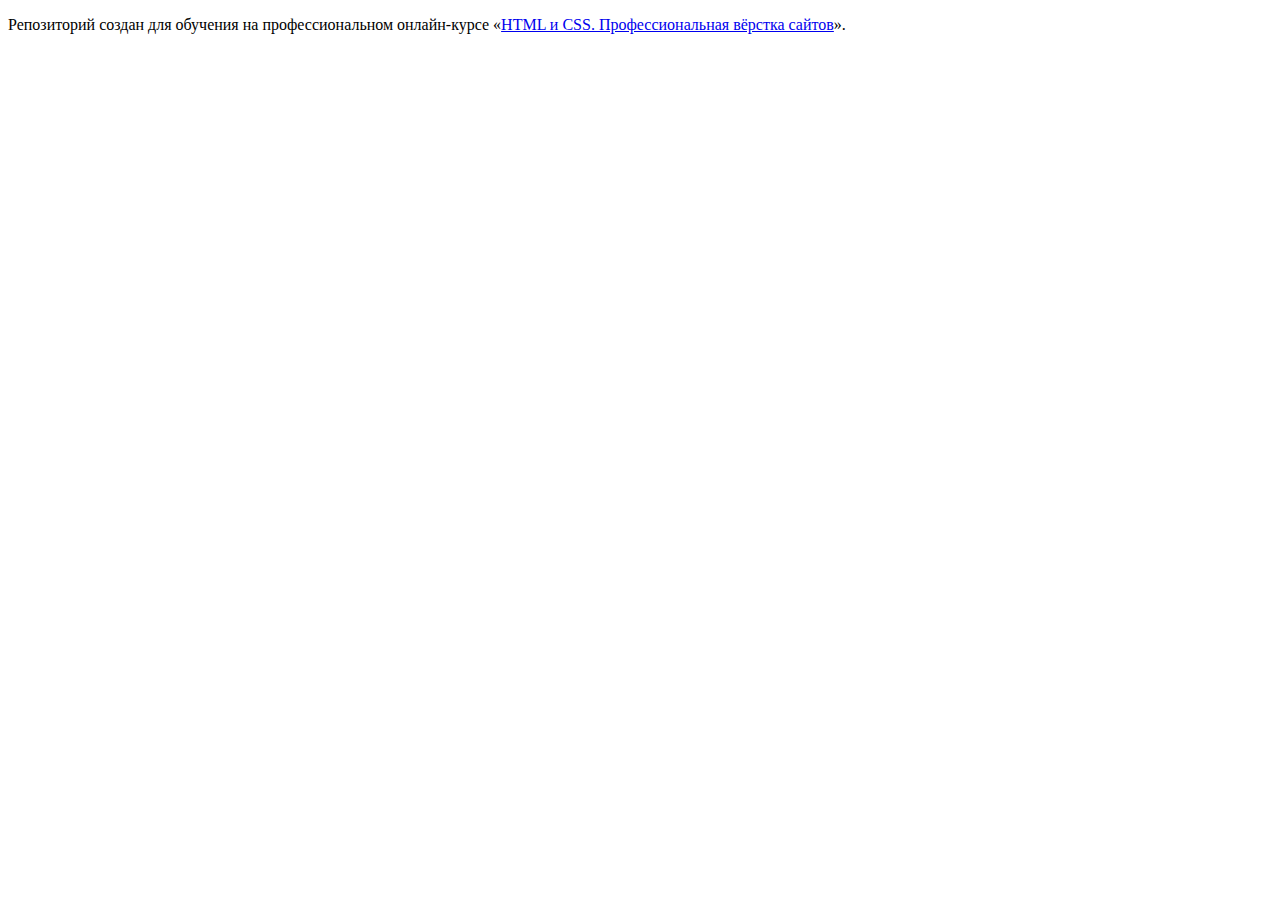
==== index.html @ 9d9918c3 ":hatching_chick:" ====
<!DOCTYPE html>
<html lang="ru">
  <head>
    <meta charset="utf-8">
    <title>HTML Academy: Седона</title>
  </head>
  <body>

    <p>Репозиторий создан для обучения на профессиональном онлайн‑курсе «<a href="https://htmlacademy.ru/intensive/htmlcss">HTML и CSS. Профессиональная вёрстка сайтов</a>».</p>

  </body>
</html>
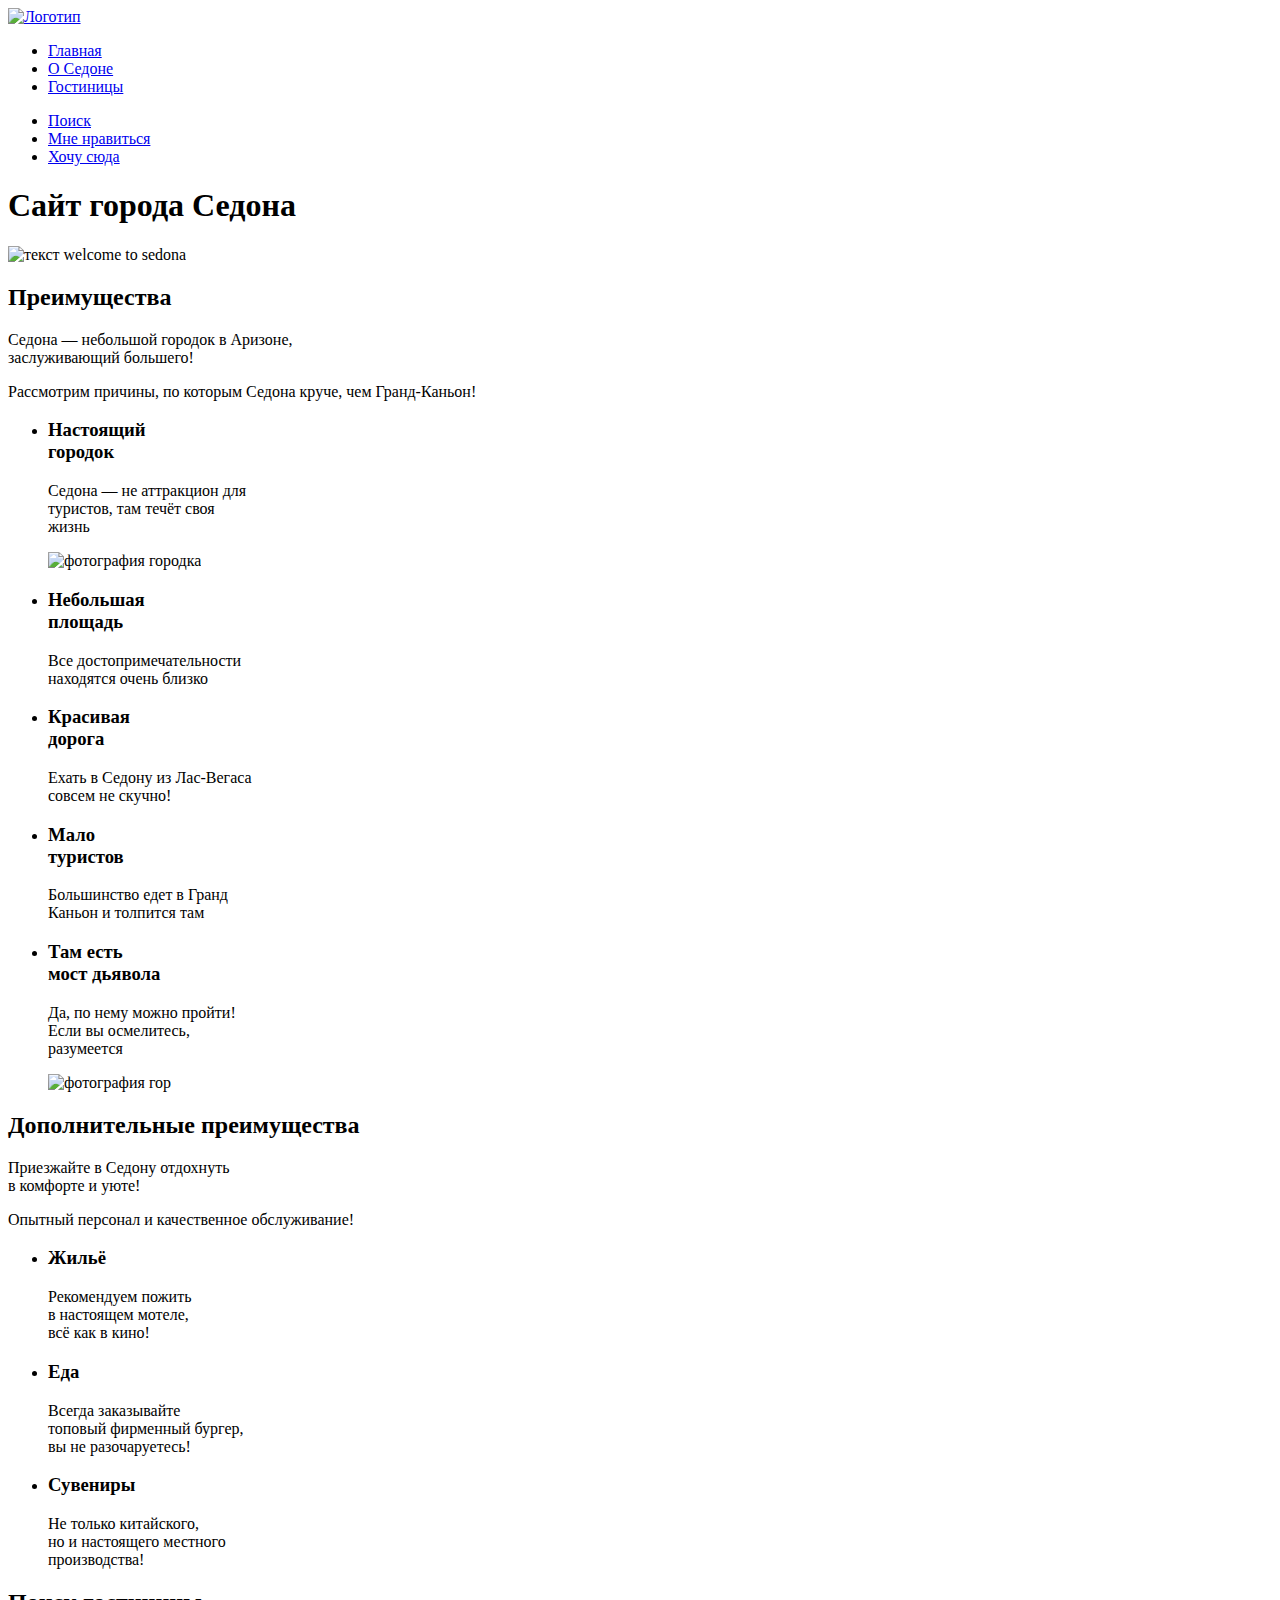
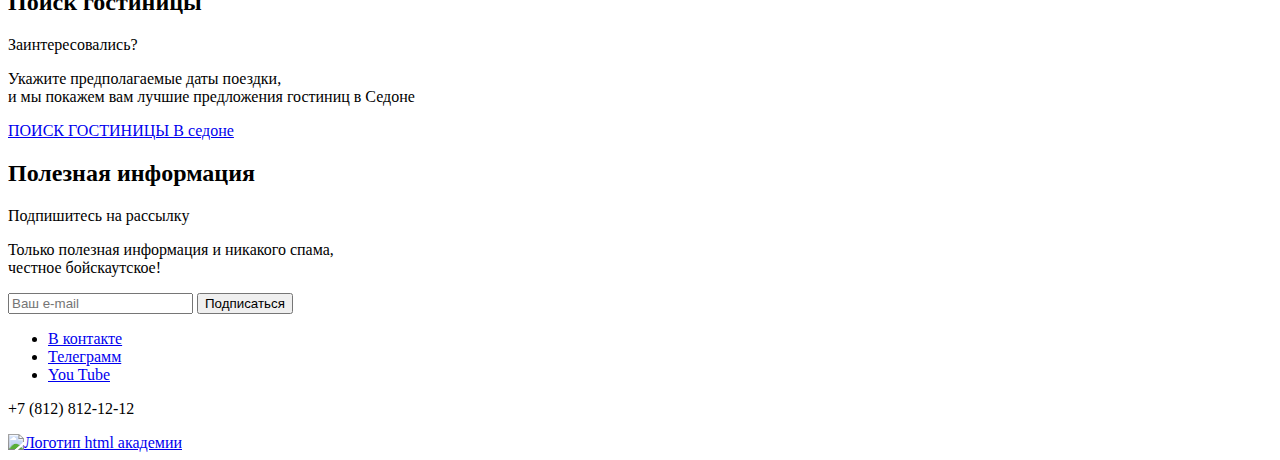
==== commit f64a4196: "Добавляет правки + перенос текста" ====
--- a/index.html
+++ b/index.html
@@ -5,8 +5,129 @@
     <title>HTML Academy: Седона</title>
   </head>
   <body>
-
-    <p>Репозиторий создан для обучения на профессиональном онлайн‑курсе «<a href="https://htmlacademy.ru/intensive/htmlcss">HTML и CSS. Профессиональная вёрстка сайтов</a>».</p>
-
+    <header class="main-header">
+      <a class="header-logo" href="#">
+        <img class="logo" src="#" alt="Логотип">
+      </a>
+      <nav class="navigation">
+        <ul class="navigation-list">
+          <li class="navigation-item">
+            <a class="navigation-link" href="#">Главная</a>
+          </li>
+          <li class="navigation-item">
+            <a class="navigation-link" href="#">О Седоне</a>
+          </li>
+          <li class="navigation-item">
+            <a class="navigation-link" href="#">Гостиницы</a>
+          </li>
+        </ul>
+        <ul class="navigation-user">
+          <li class="navigation-item">
+            <a class="navigation-link" href="#">
+              <span class="visually-hidden">Поиск</span>
+            </a>
+          </li>
+          <li class="navigation-item">
+            <a class="navigation-link" href="#">
+              <span class="visually-hidden">Мне нравиться</span>
+            </a>
+          </li>
+          <li class="navigation-item">
+            <a class="navigation-link" href="#">Хочу сюда</a>
+          </li>
+        </ul>
+      </nav>
+    </header>
+    <main>
+      <section class="hero">
+        <h1 class="visually-hidden">Сайт города Седона</h1>
+        <img class="sedona-img" src="#" alt="текст welcome to sedona">
+      </section>
+      <section class="main-advantages">
+        <h2 class="visually-hidden">Преимущества</h2>
+        <p class="main-title">Седона — небольшой городок в Аризоне, <br> заслуживающий большего!</p>
+        <p class="main-description">Рассмотрим причины, по которым Седона круче, чем Гранд-Каньон!</p>
+        <ul class="advantages-list">
+          <li class="advantages-item">
+            <h3 class="advantages-title">Настоящий <br> городок</h3>
+            <p class="advantages-description">Седона — не аттракцион для <br> туристов, там течёт своя <br> жизнь</p>
+            <img class="advantages-img" src="#" alt="фотография городка">
+          </li>
+          <li class="advantages-item">
+            <h3 class="advantages-title">Небольшая <br> площадь</h3>
+            <p class="advantages-description">Все достопримечательности <br> находятся очень близко</p>
+          </li>
+          <li class="advantages-item">
+            <h3 class="advantages-title">Красивая <br> дорога</h3>
+            <p class="advantages-description">Ехать в Седону из Лас-Вегаса <br> совсем не скучно!</p>
+          </li>
+          <li class="advantages-item">
+            <h3 class="advantages-title">Мало <br> туристов</h3>
+            <p class="advantages-description">Большинство едет в Гранд <br> Каньон и толпится там</p>
+          </li>
+          <li class="advantages-item">
+            <h3 class="advantages-title">Там есть <br> мост дьявола</h3>
+            <p class="advantages-description">Да, по нему можно пройти! <br> Если вы осмелитесь, <br> разумеется</p>
+            <img class="advantages-img" src="#" alt="фотография гор">
+        </ul>
+      </section>
+      <section class="additional-advantages">
+        <h2 class="visually-hidden">Дополнительные преимущества</h2>
+        <p class="additional-title">Приезжайте в Седону отдохнуть <br> в комфорте и уюте!</p>
+        <p class="additional-description">Опытный персонал и качественное обслуживание!</p>
+        <ul>
+          <li class="advantages-item">
+            <h3 class="advantages-title">Жильё</h3>
+            <p class="advantages-description">Рекомендуем пожить <br> в настоящем мотеле, <br> всё как в кино!</p>
+          </li>
+          <li class="advantages-item">
+            <h3 class="advantages-title">Еда</h3>
+            <p class="advantages-description">Всегда заказывайте <br> топовый фирменный бургер, <br> вы не разочаруетесь!</p>
+          </li>
+          <li class="advantages-item">
+            <h3 class="advantages-title">Сувениры</h3>
+            <p class="advantages-description">Не только китайского, <br> но и настоящего местного <br> производства!</p>
+          </li>
+        </ul>
+      </section>
+      <section class="search">
+        <h2 class="visually-hidden">Поиск гостиницы</h2>
+        <p class="search-title">Заинтересовались?</p>
+        <p class="search-description">Укажите предполагаемые даты поездки, <br> и мы покажем вам лучшие предложения гостиниц в Седоне</p>
+        <a class="search-buttom" href="#">ПОИСК ГОСТИНИЦЫ В седоне</a>
+      </section>
+      <section class="subscribe">
+        <h2 class="visually-hidden">Полезная информация</h2>
+        <p class="search-title">Подпишитесь на рассылку</p>
+        <p class="search-title">Только полезная информация и никакого спама, <br> честное бойскаутское!</p>
+        <form class="form-subscribe" action="https://echo.htmlacademy.ru/" method="post">
+          <input type="text" placeholder="Ваш e-mail">
+          <button class="button-subscribe">Подписаться</button>
+        </form>
+      </section>
+    </main>
+    <footer class="main-footer">
+      <ul class="social-media-list">
+        <li class="social-media-item">
+          <a class="social-media-link" href="https://vk.com/htmlacademy.ru">
+            <span class="visually-hidden">В контакте</span>
+          </a>
+        </li>
+        <li class="social-media-item">
+          <a class="social-media-link" href="https://t.me/htmlacademy.ru">
+            <span class="visually-hidden">Телеграмм</span>
+          </a>
+        </li>
+        <li class="social-media-item">
+          <a class="social-media-link" href="https://www.youtube/htmlacademy.ru">
+            <span class="visually-hidden">You Tube</span>
+          </a>
+        </li>
+      </ul>
+      <p class="footer-phone">+7 (812) 812-12-12</p>
+      <a class="footer-logo" href="https://htmlacademy.ru/">
+        <img class="footer-img" src="#" alt="Логотип html академии">
+      </a>
+    </footer>
   </body>
 </html>
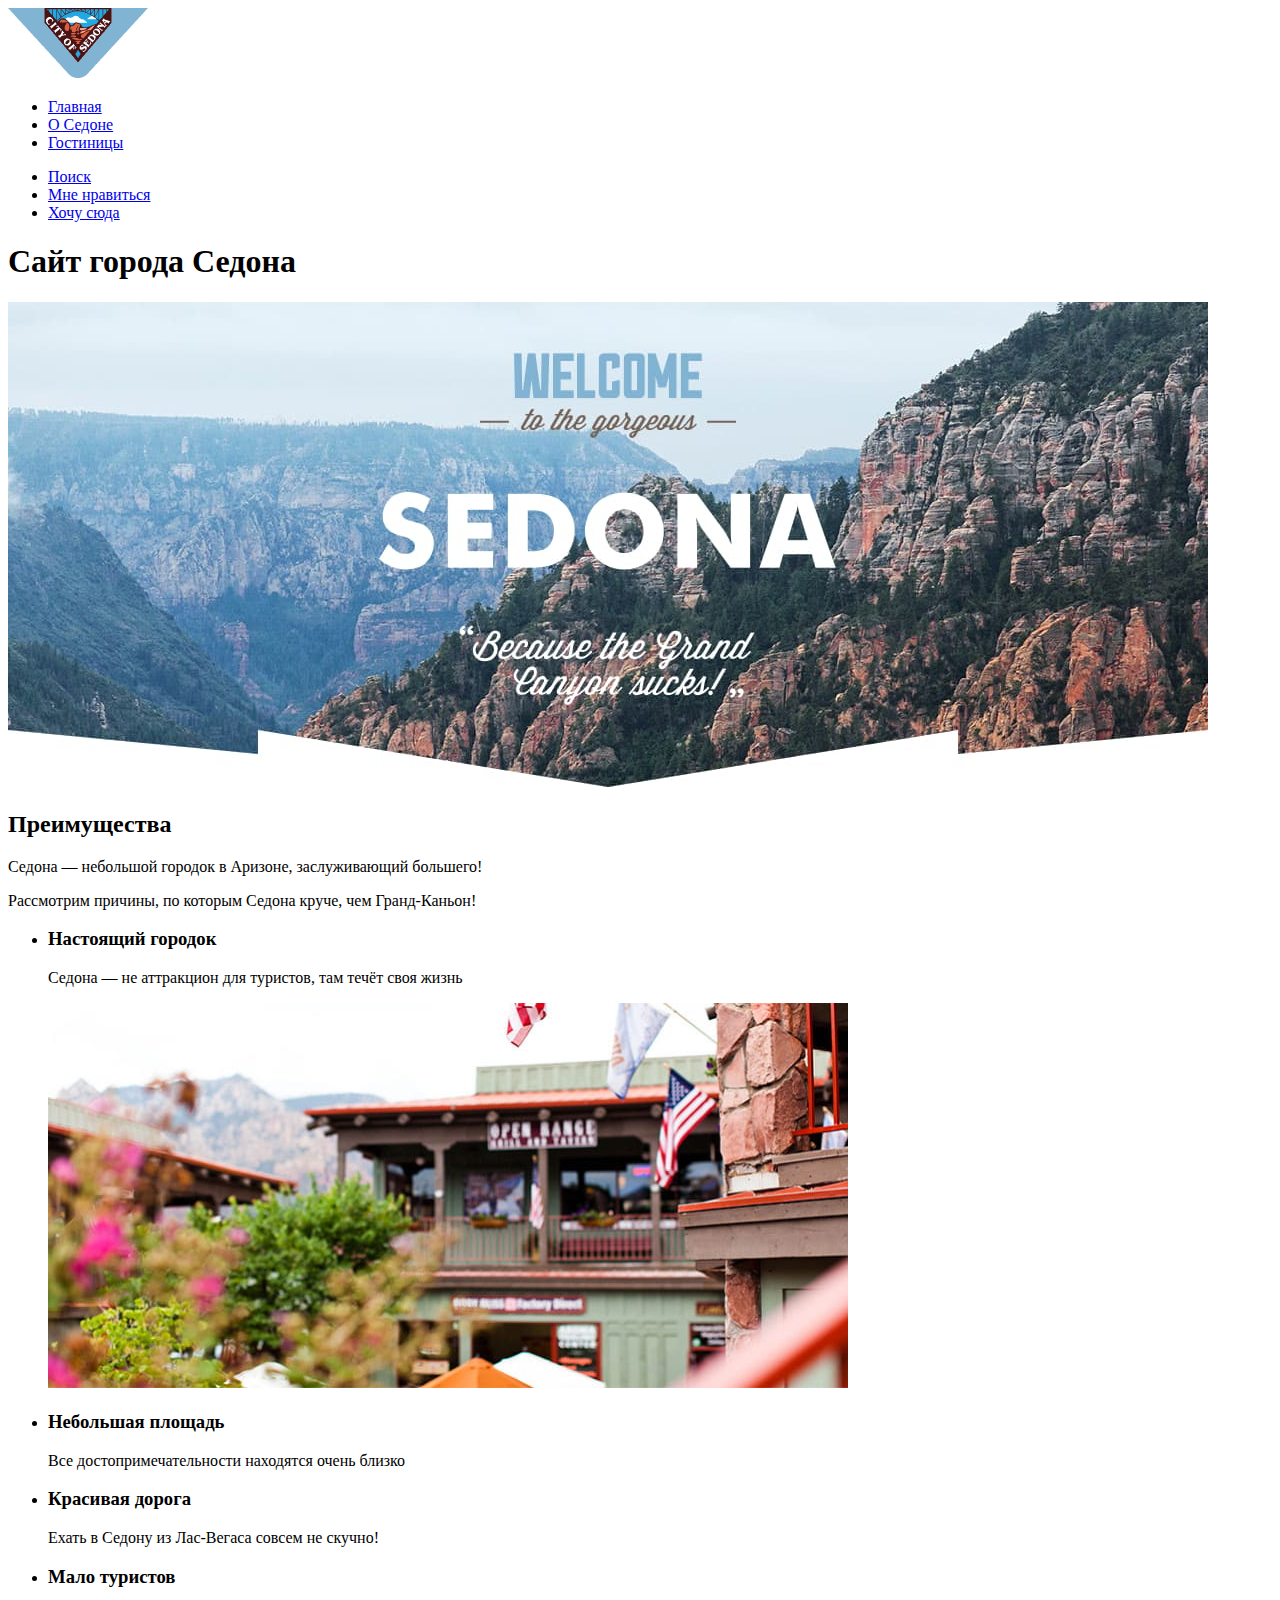
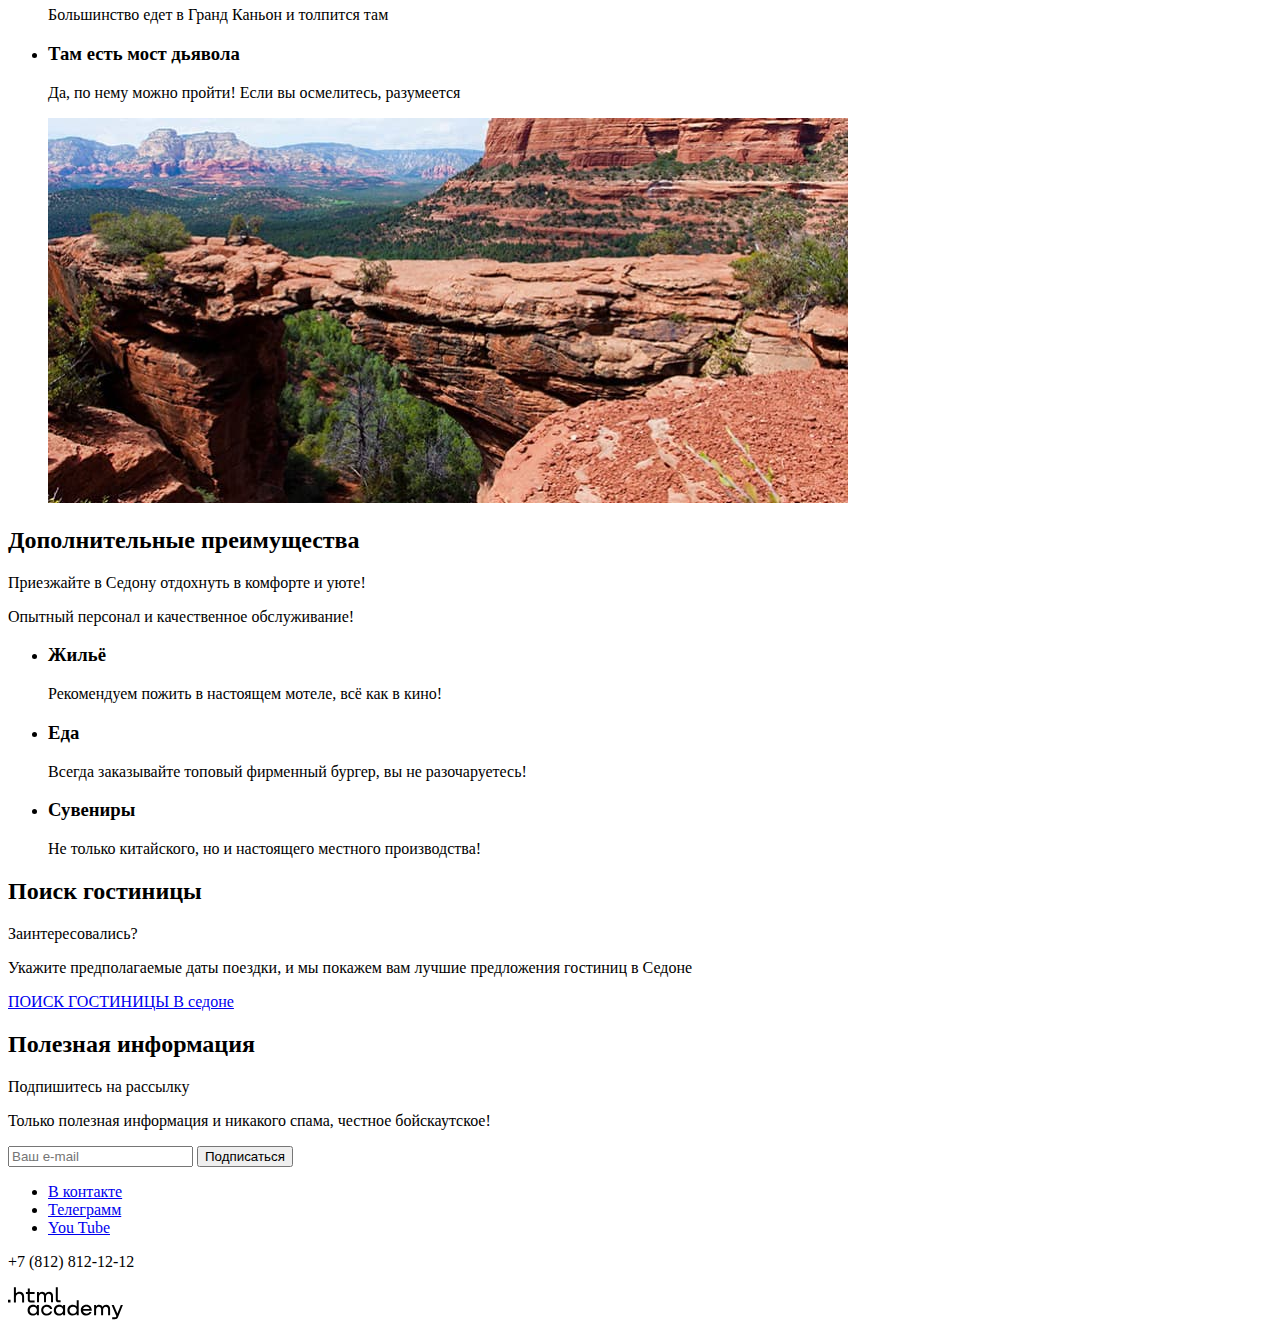
==== commit 2ed7e1f9: "добавляет изображения - перенос текста" ====
--- a/index.html
+++ b/index.html
@@ -7,7 +7,7 @@
   <body>
     <header class="main-header">
       <a class="header-logo" href="#">
-        <img class="logo" src="#" alt="Логотип">
+        <img class="logo" src="images/sedona logo.png" width="140px" height="70px" alt="Логотип">
       </a>
       <nav class="navigation">
         <ul class="navigation-list">
@@ -41,65 +41,65 @@
     <main>
       <section class="hero">
         <h1 class="visually-hidden">Сайт города Седона</h1>
-        <img class="sedona-img" src="#" alt="текст welcome to sedona">
+        <img class="sedona-img" src="images/hero img.jpg" width="1200px" height="485px" alt="текст welcome to sedona">
       </section>
       <section class="main-advantages">
         <h2 class="visually-hidden">Преимущества</h2>
-        <p class="main-title">Седона — небольшой городок в Аризоне, <br> заслуживающий большего!</p>
+        <p class="main-title">Седона — небольшой городок в Аризоне, заслуживающий большего!</p>
         <p class="main-description">Рассмотрим причины, по которым Седона круче, чем Гранд-Каньон!</p>
         <ul class="advantages-list">
           <li class="advantages-item">
-            <h3 class="advantages-title">Настоящий <br> городок</h3>
-            <p class="advantages-description">Седона — не аттракцион для <br> туристов, там течёт своя <br> жизнь</p>
-            <img class="advantages-img" src="#" alt="фотография городка">
+            <h3 class="advantages-title">Настоящий городок</h3>
+            <p class="advantages-description">Седона — не аттракцион для туристов, там течёт своя жизнь</p>
+            <img class="advantages-img" src="images/main-advantages img 1.jpg" width="800px" height="385px" alt="фотография городка">
           </li>
           <li class="advantages-item">
-            <h3 class="advantages-title">Небольшая <br> площадь</h3>
-            <p class="advantages-description">Все достопримечательности <br> находятся очень близко</p>
+            <h3 class="advantages-title">Небольшая площадь</h3>
+            <p class="advantages-description">Все достопримечательности находятся очень близко</p>
           </li>
           <li class="advantages-item">
-            <h3 class="advantages-title">Красивая <br> дорога</h3>
-            <p class="advantages-description">Ехать в Седону из Лас-Вегаса <br> совсем не скучно!</p>
+            <h3 class="advantages-title">Красивая дорога</h3>
+            <p class="advantages-description">Ехать в Седону из Лас-Вегаса совсем не скучно!</p>
           </li>
           <li class="advantages-item">
-            <h3 class="advantages-title">Мало <br> туристов</h3>
-            <p class="advantages-description">Большинство едет в Гранд <br> Каньон и толпится там</p>
+            <h3 class="advantages-title">Мало туристов</h3>
+            <p class="advantages-description">Большинство едет в Гранд Каньон и толпится там</p>
           </li>
           <li class="advantages-item">
-            <h3 class="advantages-title">Там есть <br> мост дьявола</h3>
-            <p class="advantages-description">Да, по нему можно пройти! <br> Если вы осмелитесь, <br> разумеется</p>
-            <img class="advantages-img" src="#" alt="фотография гор">
+            <h3 class="advantages-title">Там есть мост дьявола</h3>
+            <p class="advantages-description">Да, по нему можно пройти! Если вы осмелитесь, разумеется</p>
+            <img class="advantages-img" src="images/main-advantages img 2.jpg" width="800px" height="385px" alt="фотография гор">
         </ul>
       </section>
       <section class="additional-advantages">
         <h2 class="visually-hidden">Дополнительные преимущества</h2>
-        <p class="additional-title">Приезжайте в Седону отдохнуть <br> в комфорте и уюте!</p>
+        <p class="additional-title">Приезжайте в Седону отдохнуть в комфорте и уюте!</p>
         <p class="additional-description">Опытный персонал и качественное обслуживание!</p>
         <ul>
           <li class="advantages-item">
             <h3 class="advantages-title">Жильё</h3>
-            <p class="advantages-description">Рекомендуем пожить <br> в настоящем мотеле, <br> всё как в кино!</p>
+            <p class="advantages-description">Рекомендуем пожить в настоящем мотеле, всё как в кино!</p>
           </li>
           <li class="advantages-item">
             <h3 class="advantages-title">Еда</h3>
-            <p class="advantages-description">Всегда заказывайте <br> топовый фирменный бургер, <br> вы не разочаруетесь!</p>
+            <p class="advantages-description">Всегда заказывайте топовый фирменный бургер, вы не разочаруетесь!</p>
           </li>
           <li class="advantages-item">
             <h3 class="advantages-title">Сувениры</h3>
-            <p class="advantages-description">Не только китайского, <br> но и настоящего местного <br> производства!</p>
+            <p class="advantages-description">Не только китайского, но и настоящего местного производства!</p>
           </li>
         </ul>
       </section>
       <section class="search">
         <h2 class="visually-hidden">Поиск гостиницы</h2>
         <p class="search-title">Заинтересовались?</p>
-        <p class="search-description">Укажите предполагаемые даты поездки, <br> и мы покажем вам лучшие предложения гостиниц в Седоне</p>
+        <p class="search-description">Укажите предполагаемые даты поездки, и мы покажем вам лучшие предложения гостиниц в Седоне</p>
         <a class="search-buttom" href="#">ПОИСК ГОСТИНИЦЫ В седоне</a>
       </section>
       <section class="subscribe">
         <h2 class="visually-hidden">Полезная информация</h2>
         <p class="search-title">Подпишитесь на рассылку</p>
-        <p class="search-title">Только полезная информация и никакого спама, <br> честное бойскаутское!</p>
+        <p class="search-title">Только полезная информация и никакого спама, честное бойскаутское!</p>
         <form class="form-subscribe" action="https://echo.htmlacademy.ru/" method="post">
           <input type="text" placeholder="Ваш e-mail">
           <button class="button-subscribe">Подписаться</button>
@@ -126,7 +126,7 @@
       </ul>
       <p class="footer-phone">+7 (812) 812-12-12</p>
       <a class="footer-logo" href="https://htmlacademy.ru/">
-        <img class="footer-img" src="#" alt="Логотип html академии">
+        <img class="footer-img" src="images/HTML Academy logo.svg" width="115px" height="33px" alt="Логотип html академии">
       </a>
     </footer>
   </body>
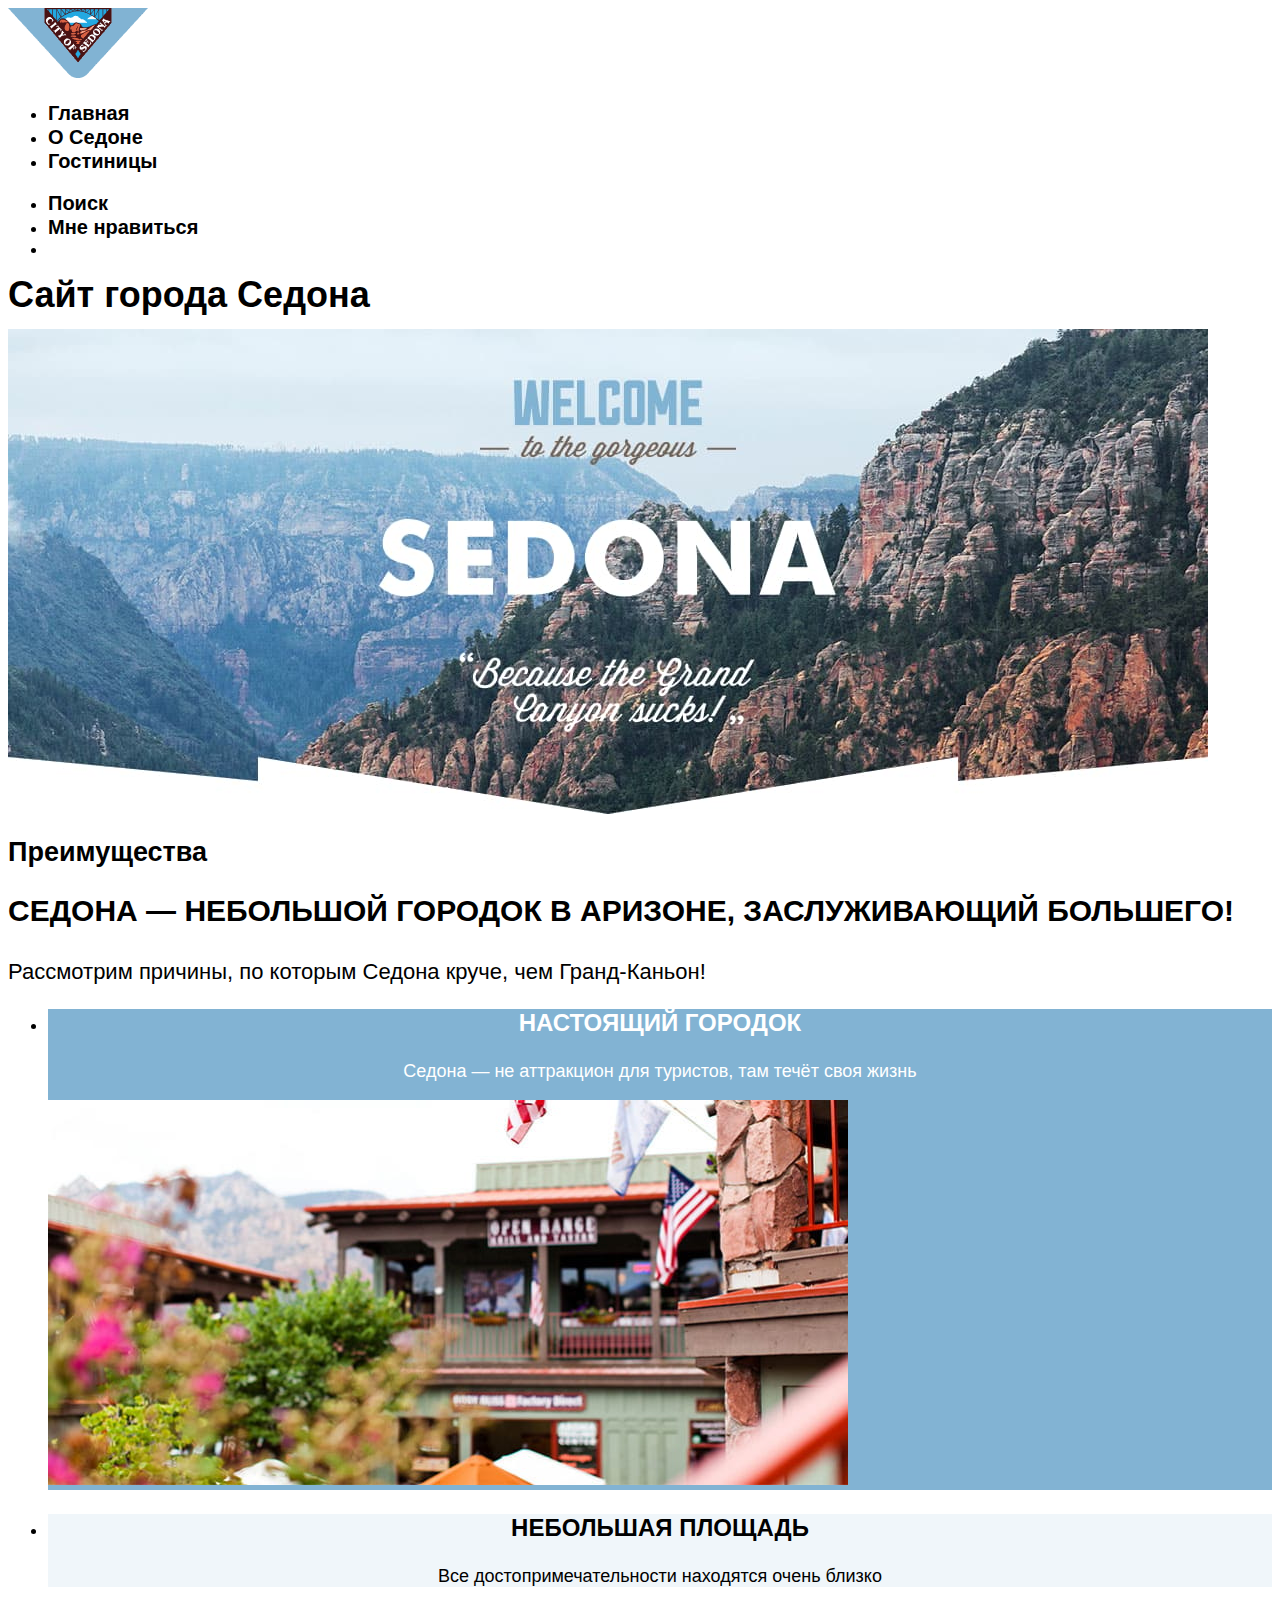
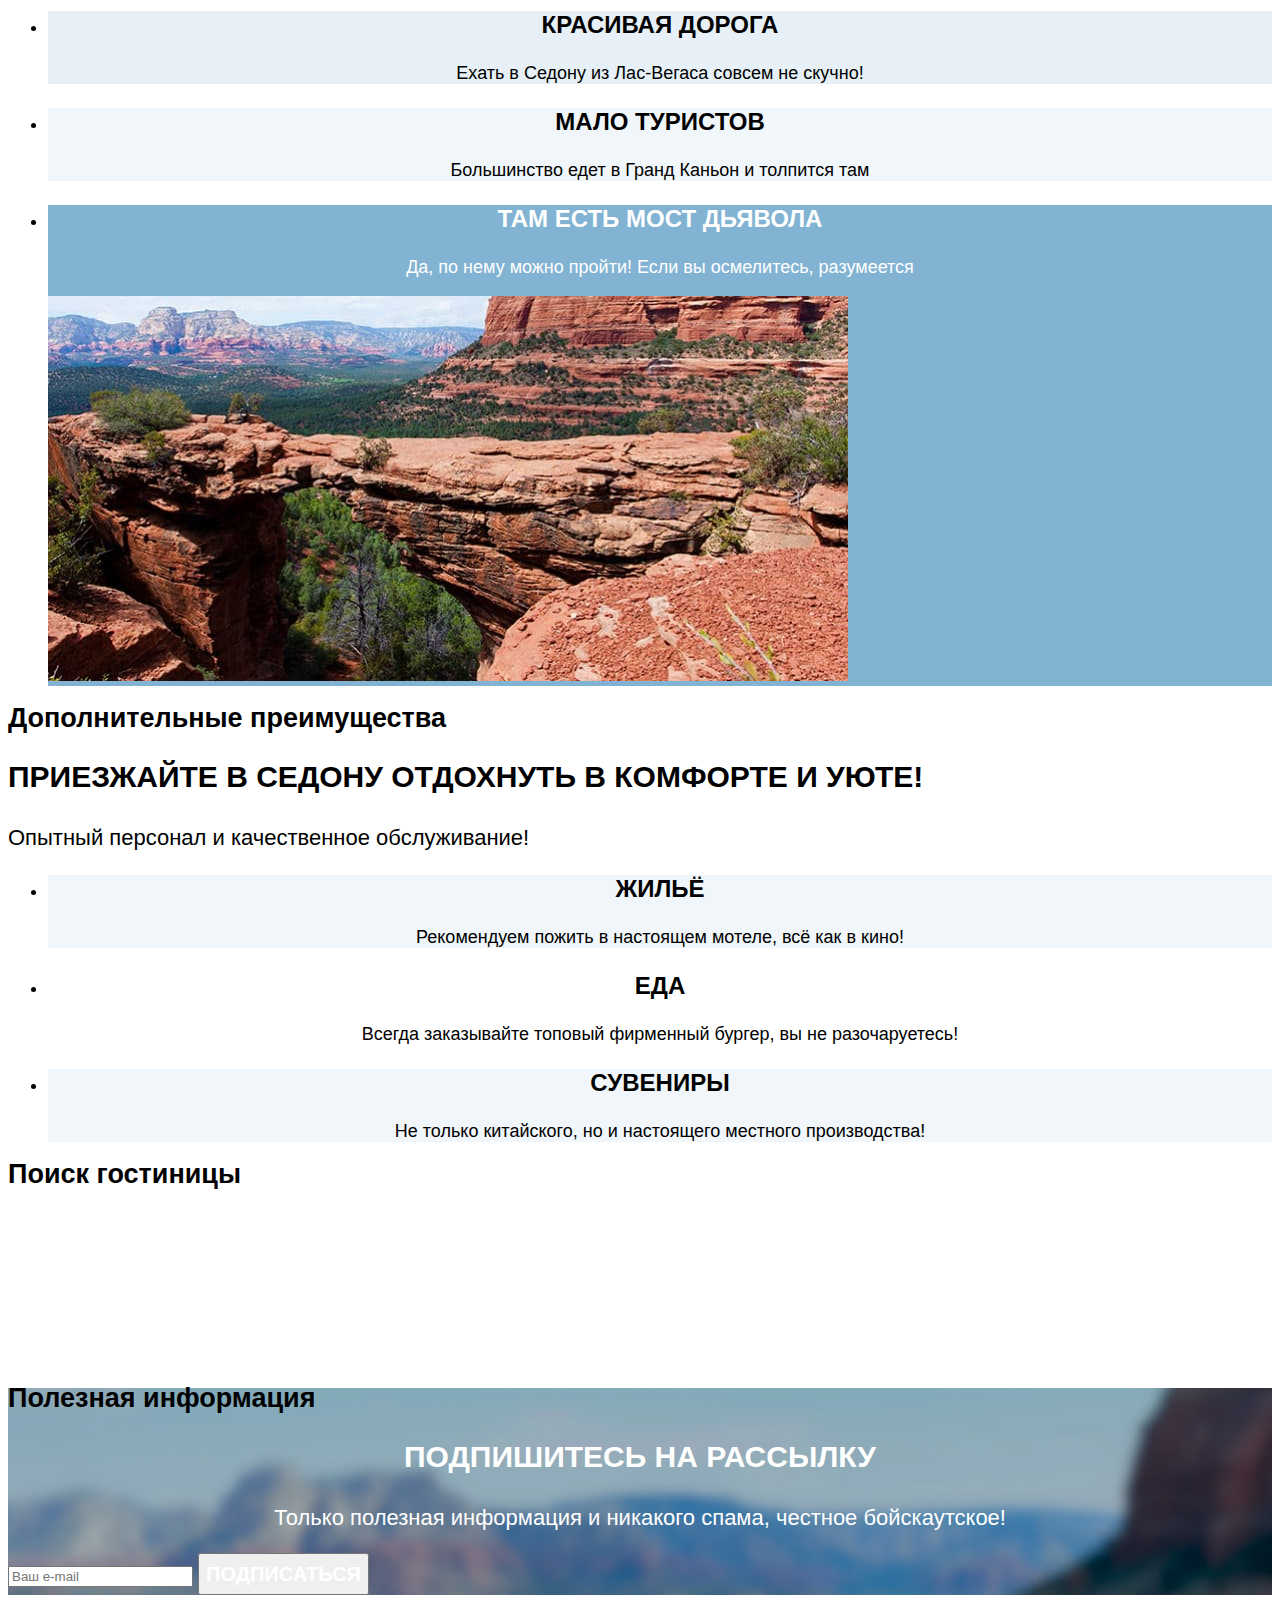
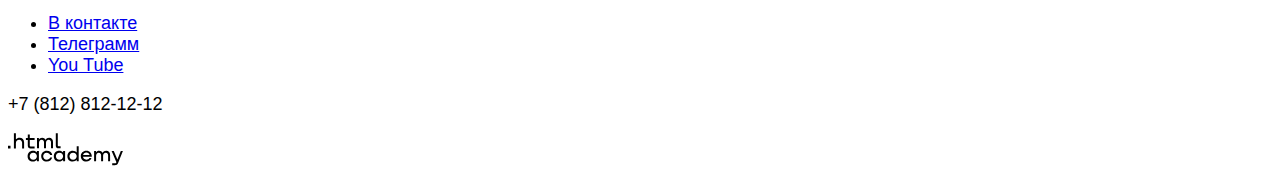
==== commit c78bf4d0: "Merge pull request #4 from Dmitry-Nazarenko/master" ====
--- a/index.html
+++ b/index.html
@@ -3,11 +3,12 @@
   <head>
     <meta charset="utf-8">
     <title>HTML Academy: Седона</title>
+    <link rel="stylesheet" href="styles/styles.css">
   </head>
   <body>
     <header class="main-header">
       <a class="header-logo" href="#">
-        <img class="logo" src="images/sedona logo.png" width="140px" height="70px" alt="Логотип">
+        <img class="logo" src="images/sedona-logo.png" width="140px" height="70px" alt="Логотип">
       </a>
       <nav class="navigation">
         <ul class="navigation-list">
@@ -33,7 +34,7 @@
             </a>
           </li>
           <li class="navigation-item">
-            <a class="navigation-link" href="#">Хочу сюда</a>
+            <a class="navigation-link-white" href="#">Хочу сюда</a>
           </li>
         </ul>
       </nav>
@@ -41,23 +42,23 @@
     <main>
       <section class="hero">
         <h1 class="visually-hidden">Сайт города Седона</h1>
-        <img class="sedona-img" src="images/hero img.jpg" width="1200px" height="485px" alt="текст welcome to sedona">
+        <img class="sedona-img" src="images/hero-img.jpg" width="1200px" height="485px" alt="текст welcome to sedona">
       </section>
       <section class="main-advantages">
         <h2 class="visually-hidden">Преимущества</h2>
         <p class="main-title">Седона — небольшой городок в Аризоне, заслуживающий большего!</p>
         <p class="main-description">Рассмотрим причины, по которым Седона круче, чем Гранд-Каньон!</p>
         <ul class="advantages-list">
-          <li class="advantages-item">
-            <h3 class="advantages-title">Настоящий городок</h3>
-            <p class="advantages-description">Седона — не аттракцион для туристов, там течёт своя жизнь</p>
-            <img class="advantages-img" src="images/main-advantages img 1.jpg" width="800px" height="385px" alt="фотография городка">
+          <li class="advantages-item-blue">
+            <h3 class="advantages-title-white">Настоящий городок</h3>
+            <p class="advantages-description-white">Седона — не аттракцион для туристов, там течёт своя жизнь</p>
+            <img class="advantages-img" src="images/main-advantages-img-1.jpg" width="800px" height="385px" alt="фотография городка">
           </li>
           <li class="advantages-item">
             <h3 class="advantages-title">Небольшая площадь</h3>
             <p class="advantages-description">Все достопримечательности находятся очень близко</p>
           </li>
-          <li class="advantages-item">
+          <li class="advantages-item-grey">
             <h3 class="advantages-title">Красивая дорога</h3>
             <p class="advantages-description">Ехать в Седону из Лас-Вегаса совсем не скучно!</p>
           </li>
@@ -65,10 +66,10 @@
             <h3 class="advantages-title">Мало туристов</h3>
             <p class="advantages-description">Большинство едет в Гранд Каньон и толпится там</p>
           </li>
-          <li class="advantages-item">
-            <h3 class="advantages-title">Там есть мост дьявола</h3>
-            <p class="advantages-description">Да, по нему можно пройти! Если вы осмелитесь, разумеется</p>
-            <img class="advantages-img" src="images/main-advantages img 2.jpg" width="800px" height="385px" alt="фотография гор">
+          <li class="advantages-item-blue">
+            <h3 class="advantages-title-white">Там есть мост дьявола</h3>
+            <p class="advantages-description-white">Да, по нему можно пройти! Если вы осмелитесь, разумеется</p>
+            <img class="advantages-img" src="images/main-advantages-img-2.jpg" width="800px" height="385px" alt="фотография гор">
         </ul>
       </section>
       <section class="additional-advantages">
@@ -80,7 +81,7 @@
             <h3 class="advantages-title">Жильё</h3>
             <p class="advantages-description">Рекомендуем пожить в настоящем мотеле, всё как в кино!</p>
           </li>
-          <li class="advantages-item">
+          <li class="advantages-item-white">
             <h3 class="advantages-title">Еда</h3>
             <p class="advantages-description">Всегда заказывайте топовый фирменный бургер, вы не разочаруетесь!</p>
           </li>
@@ -99,7 +100,7 @@
       <section class="subscribe">
         <h2 class="visually-hidden">Полезная информация</h2>
         <p class="search-title">Подпишитесь на рассылку</p>
-        <p class="search-title">Только полезная информация и никакого спама, честное бойскаутское!</p>
+        <p class="search-description">Только полезная информация и никакого спама, честное бойскаутское!</p>
         <form class="form-subscribe" action="https://echo.htmlacademy.ru/" method="post">
           <input type="text" placeholder="Ваш e-mail">
           <button class="button-subscribe">Подписаться</button>
@@ -126,7 +127,7 @@
       </ul>
       <p class="footer-phone">+7 (812) 812-12-12</p>
       <a class="footer-logo" href="https://htmlacademy.ru/">
-        <img class="footer-img" src="images/HTML Academy logo.svg" width="115px" height="33px" alt="Логотип html академии">
+        <img class="footer-img" src="images/html-academy-logo.svg" width="115px" height="33px" alt="Логотип html академии">
       </a>
     </footer>
   </body>
--- a/styles/styles.css
+++ b/styles/styles.css
@@ -0,0 +1,175 @@
+@font-face {
+    font-family: "PT Sans";
+    font-style: normal;
+    font-weight: 400;
+    src: url("fonts/ptsans-400.woff2") format("woff2");
+    font-display: swap;
+}
+
+@font-face {
+    font-family: "PT Sans";
+    font-style: normal;
+    font-weight: 700;
+    src: url("fonts/ptsans-700.woff2") format("woff2");
+    font-display: swap;
+}
+
+body {
+    font-family: "PT Sans", sans-serif;
+    font-size: 18px;
+    line-height: 21px;
+    color: #000000;
+    background-color: #FFFFFF;
+}
+
+.navigation-link {
+    font-size: 20px;
+    line-height: 24px;
+    font-weight: 700;
+    color: #000000;
+    text-decoration: none;
+    text-align: center;
+}
+
+.navigation-link-white {
+    font-size: 16px;
+    line-height: 20px;
+    font-weight: 700;
+    text-transform: uppercase;
+    color: #FFFFFF;
+    text-decoration: none;
+}
+
+.main-title {
+    font-size: 30px;
+    line-height: 36px;
+    font-weight: 700;
+    text-transform: uppercase;
+}
+
+.main-description {
+    font-size: 22px;
+    line-height: 26px;
+    font-weight: 400;
+}
+
+.advantages-item-blue {
+    background-color: #82B3D3;
+}
+
+.advantages-item-grey {
+    background-color: rgba(131, 179, 211, 0.2)
+}
+
+.advantages-item {
+    background-color: rgba(131, 179, 211, 0.12)
+}
+
+.advantages-title-white {
+    font-size: 24px;
+    line-height: 28px;
+    font-weight: 700;
+    text-transform: uppercase;
+    text-align: center;
+    color: #FFFFFF;
+}
+
+.advantages-description-white {
+    font-weight: 400;
+    text-align: center;
+    color: #FFFFFF;
+    background-color: #82B3D3;
+}
+
+.advantages-item-white {
+    background-color: #FFFFFF
+}
+
+.advantages-title {
+    font-size: 24px;
+    line-height: 28px;
+    font-weight: 700;
+    text-transform: uppercase;
+    text-align: center;
+}
+
+.advantages-description {
+    font-weight: 400;
+    text-align: center;
+}
+
+.additional-title {
+    font-size: 30px;
+    line-height: 36px;
+    font-weight: 700;
+    text-transform: uppercase;
+}
+
+.additional-description {
+    font-size: 22px;
+    line-height: 26px;
+    font-weight: 400;
+}
+
+.search-title {
+    font-size: 30px;
+    line-height: 36px;
+    font-weight: 700;
+}
+
+.search-description {
+    font-size: 22px;
+    line-height: 26px;
+    font-weight: 400;
+}
+
+.search-buttom {
+    font-size: 20px;
+    line-height: 36px;
+    font-weight: 700;
+    text-transform: uppercase;
+    text-align: center;
+    color: #FFFFFF;
+}
+
+.search-title {
+    font-size: 30px;
+    line-height: 36px;
+    font-weight: 700;
+    text-transform: uppercase;
+    text-align: center;
+    color: #FFFFFF;
+}
+
+.search-description {
+    font-size: 22px;
+    line-height: 26px;
+    font-weight: 400;
+    text-align: center;
+    color: #FFFFFF;
+}
+
+.form-subscribe {
+    font-family: "PT Sans", sans-serif;
+    line-height: 24px;
+    font-weight: 400;
+    text-transform: uppercase;
+    color: #000000;
+}
+
+.button-subscribe {
+    font-size: 20px;
+    line-height: 36px;
+    font-weight: 700;
+    text-transform: uppercase;
+    text-align: center;
+    color: #FFFFFF;
+    }
+
+.subscribe {
+    color: black;
+    background-color: white;
+    background-image: url("../images/subscribe-img.jpg");
+    background-size: 100% auto;
+    background-repeat: no-repeat;
+}
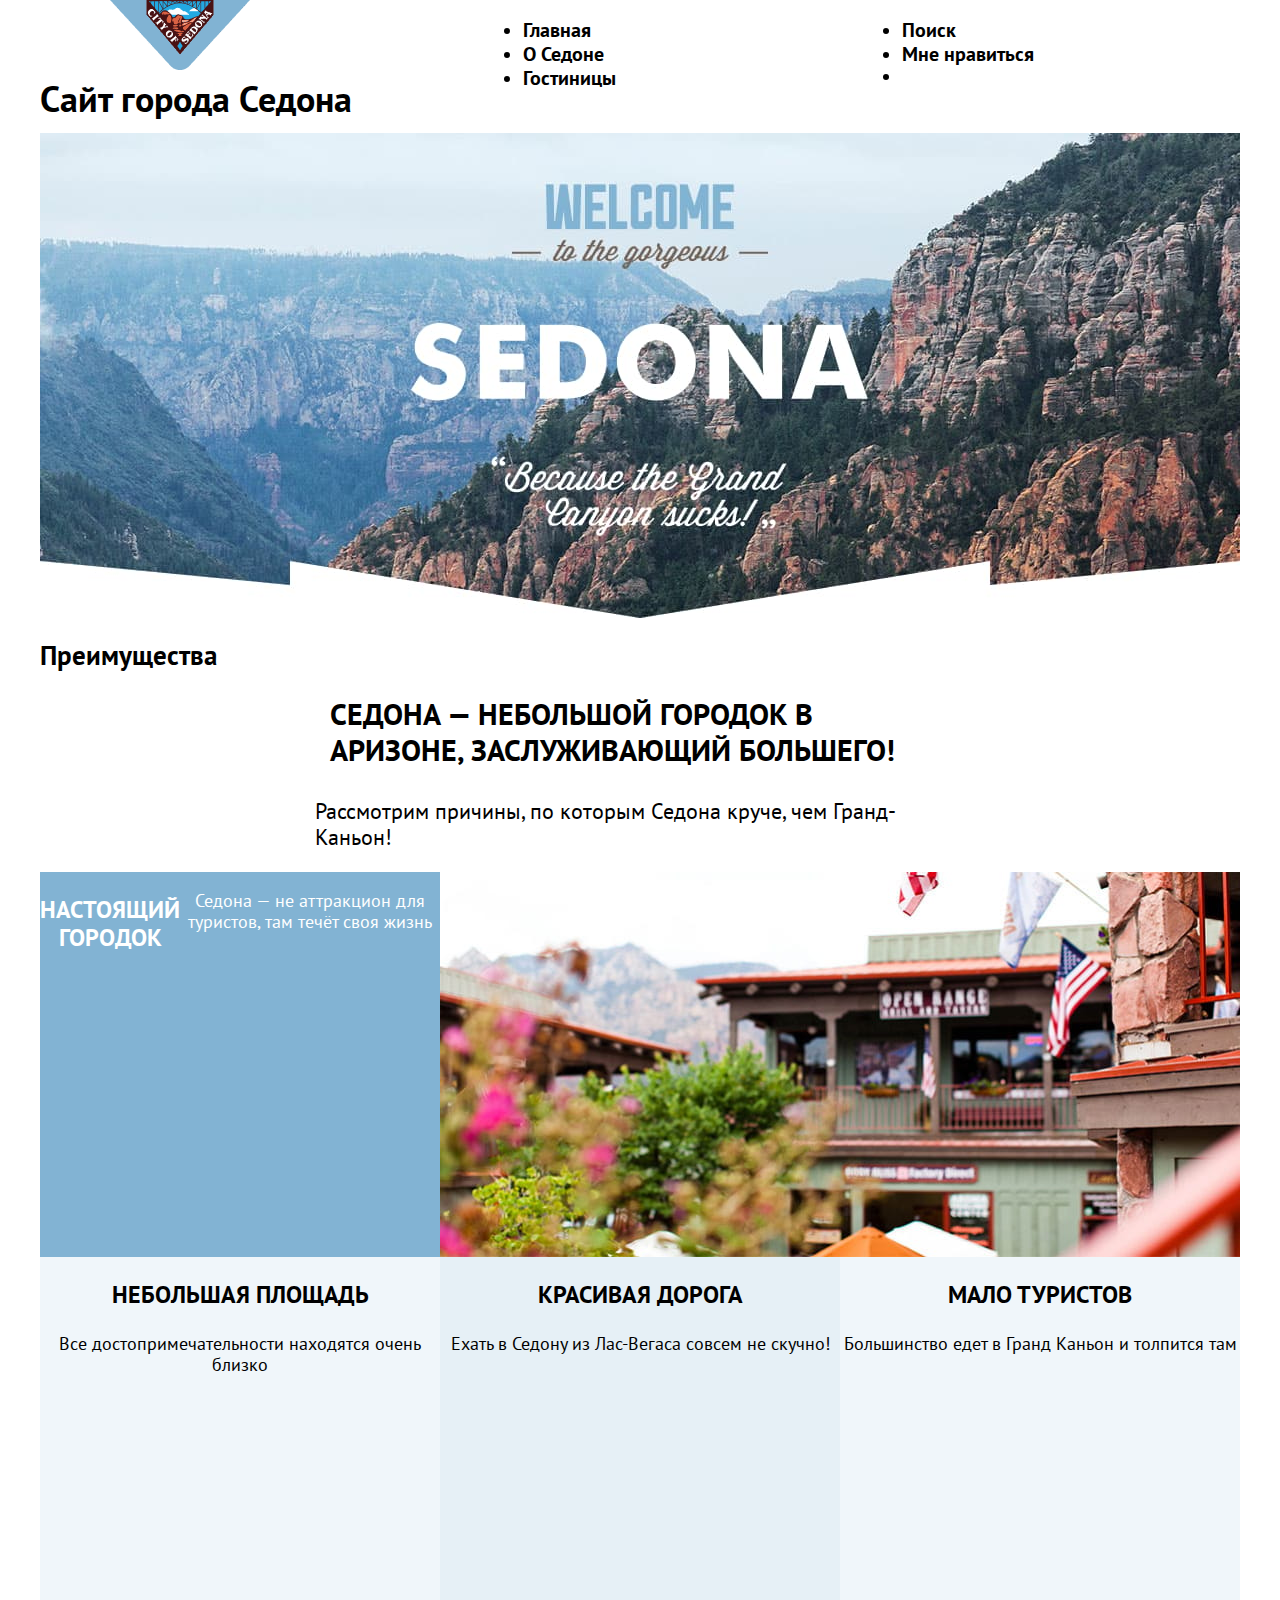
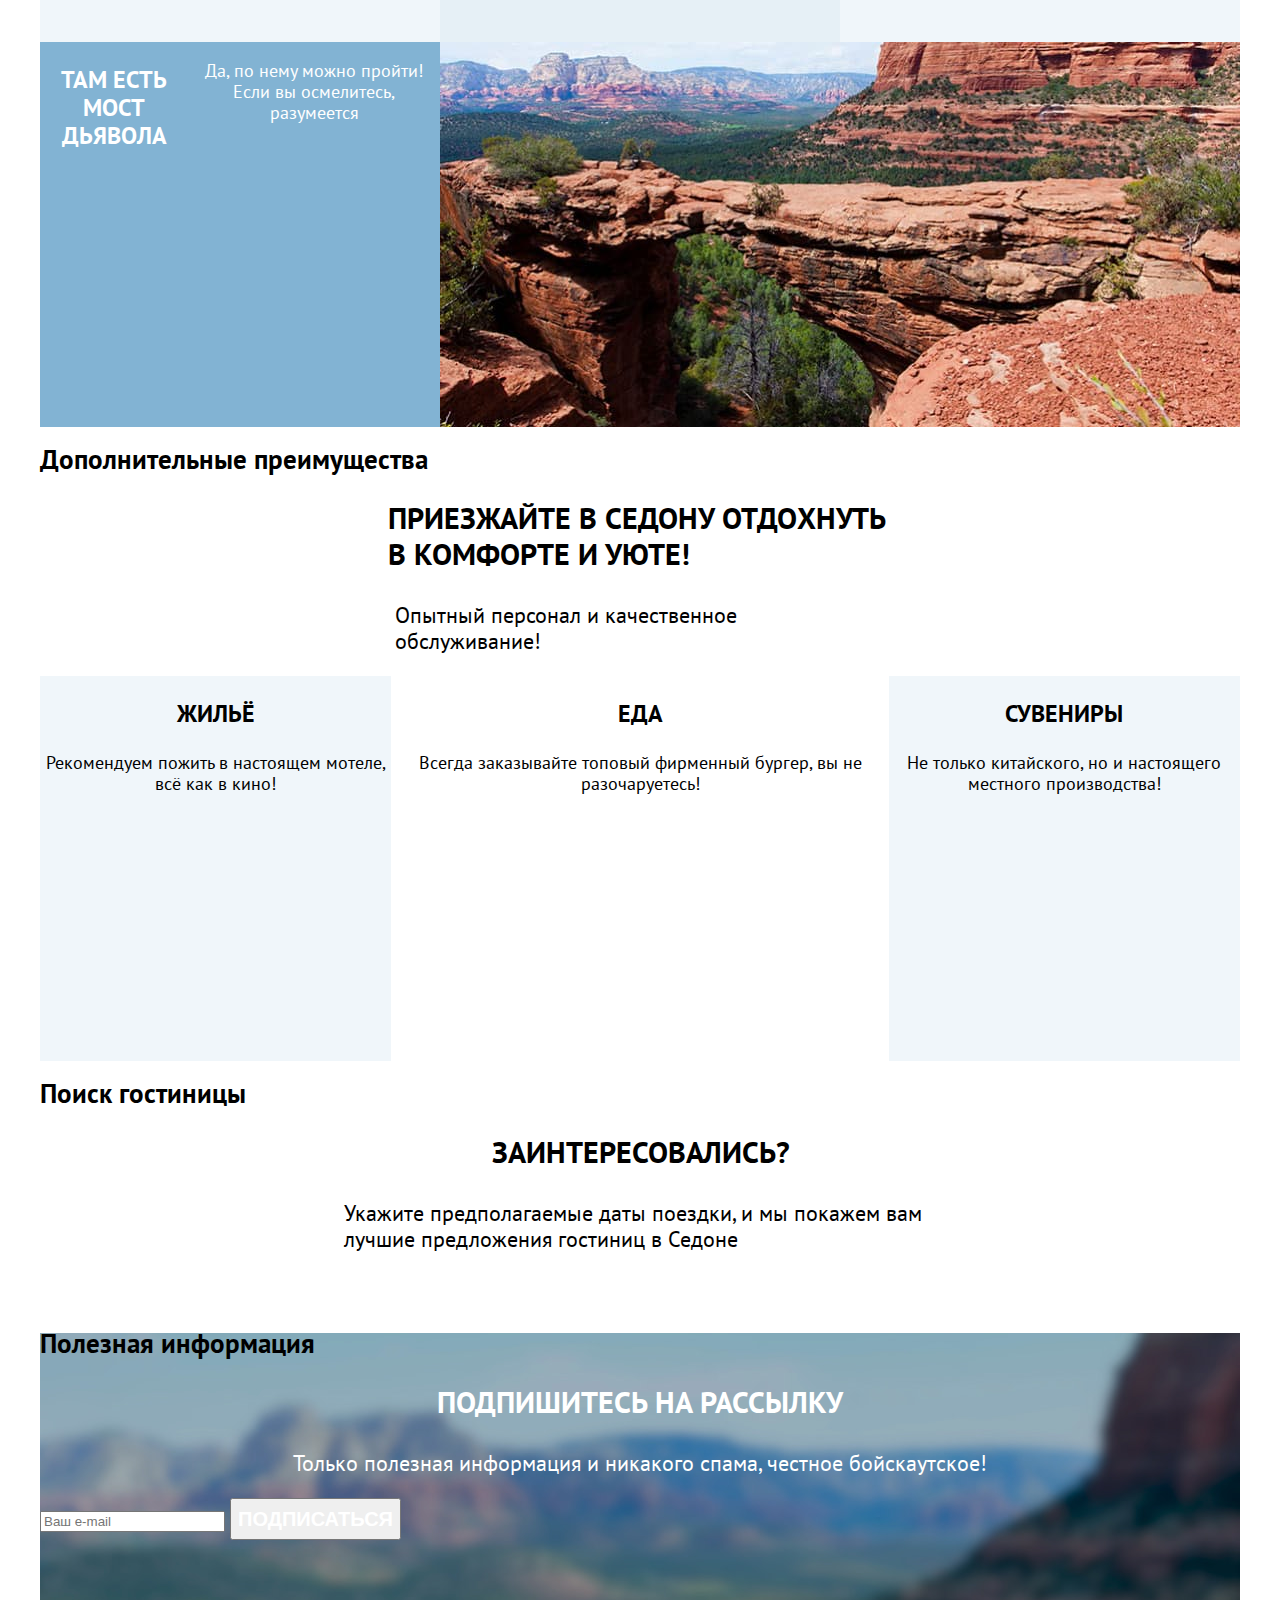
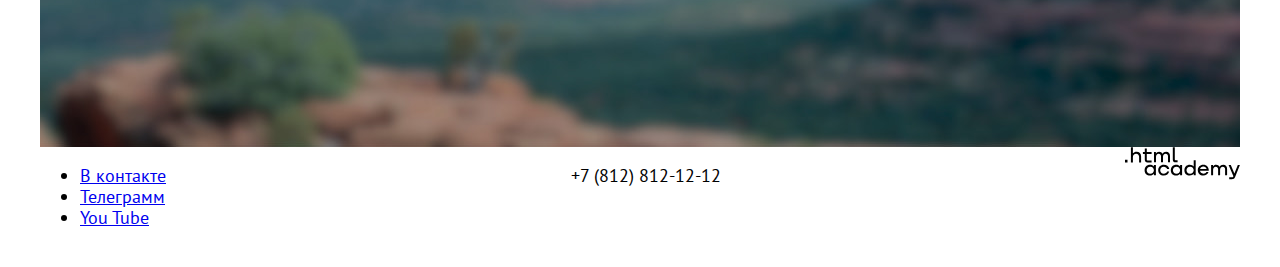
==== commit 11dd393d: "Добавляет сетку крупных блоков" ====
--- a/index.html
+++ b/index.html
@@ -6,129 +6,131 @@
     <link rel="stylesheet" href="styles/styles.css">
   </head>
   <body>
-    <header class="main-header">
-      <a class="header-logo" href="#">
-        <img class="logo" src="images/sedona-logo.png" width="140px" height="70px" alt="Логотип">
-      </a>
-      <nav class="navigation">
-        <ul class="navigation-list">
-          <li class="navigation-item">
-            <a class="navigation-link" href="#">Главная</a>
+    <div class="container">
+      <header class="main-header">
+        <a class="header-logo" href="#">
+          <img class="logo" src="images/sedona-logo.png" width="140px" height="70px" alt="Логотип">
+        </a>
+        <nav class="navigation">
+          <ul class="navigation-list">
+            <li class="navigation-item">
+              <a class="navigation-link" href="#">Главная</a>
+            </li>
+            <li class="navigation-item">
+              <a class="navigation-link" href="#">О Седоне</a>
+            </li>
+            <li class="navigation-item">
+              <a class="navigation-link" href="#">Гостиницы</a>
+            </li>
+          </ul>
+          <ul class="navigation-user">
+            <li class="navigation-item">
+              <a class="navigation-link" href="#">
+                <span class="visually-hidden">Поиск</span>
+              </a>
+            </li>
+            <li class="navigation-item">
+              <a class="navigation-link" href="#">
+                <span class="visually-hidden">Мне нравиться</span>
+              </a>
+            </li>
+            <li class="navigation-item">
+              <a class="navigation-link-white" href="#">Хочу сюда</a>
+            </li>
+          </ul>
+        </nav>
+      </header>
+      <main>
+        <section class="hero">
+          <h1 class="visually-hidden">Сайт города Седона</h1>
+          <img class="sedona-img" src="images/hero-img.jpg" width="1200px" height="485px" alt="текст welcome to sedona">
+        </section>
+        <section class="main-advantages">
+          <h2 class="visually-hidden">Преимущества</h2>
+          <p class="main-title">Седона — небольшой городок в Аризоне, заслуживающий большего!</p>
+          <p class="main-description">Рассмотрим причины, по которым Седона круче, чем Гранд-Каньон!</p>
+          <ul class="advantages-list">
+            <li class="advantages-item-blue">
+              <h3 class="advantages-title-white">Настоящий городок</h3>
+              <p class="advantages-description-white">Седона — не аттракцион для туристов, там течёт своя жизнь</p>
+              <img class="advantages-img" src="images/main-advantages-img-1.jpg" width="800px" height="385px" alt="фотография городка">
+            </li>
+            <li class="advantages-item">
+              <h3 class="advantages-title">Небольшая площадь</h3>
+              <p class="advantages-description">Все достопримечательности находятся очень близко</p>
+            </li>
+            <li class="advantages-item-grey">
+              <h3 class="advantages-title">Красивая дорога</h3>
+              <p class="advantages-description">Ехать в Седону из Лас-Вегаса совсем не скучно!</p>
+            </li>
+            <li class="advantages-item">
+              <h3 class="advantages-title">Мало туристов</h3>
+              <p class="advantages-description">Большинство едет в Гранд Каньон и толпится там</p>
+            </li>
+            <li class="advantages-item-blue">
+              <h3 class="advantages-title-white">Там есть мост дьявола</h3>
+              <p class="advantages-description-white">Да, по нему можно пройти! Если вы осмелитесь, разумеется</p>
+              <img class="advantages-img" src="images/main-advantages-img-2.jpg" width="800px" height="385px" alt="фотография гор">
+          </ul>
+        </section>
+        <section class="additional-advantages">
+          <h2 class="visually-hidden">Дополнительные преимущества</h2>
+          <p class="additional-title">Приезжайте в Седону отдохнуть в комфорте и уюте!</p>
+          <p class="additional-description">Опытный персонал и качественное обслуживание!</p>
+          <ul class="advantages-flex">
+            <li class="advantages-item">
+              <h3 class="advantages-title">Жильё</h3>
+              <p class="advantages-description">Рекомендуем пожить в настоящем мотеле, всё как в кино!</p>
+            </li>
+            <li class="advantages-item-white">
+              <h3 class="advantages-title">Еда</h3>
+              <p class="advantages-description">Всегда заказывайте топовый фирменный бургер, вы не разочаруетесь!</p>
+            </li>
+            <li class="advantages-item">
+              <h3 class="advantages-title">Сувениры</h3>
+              <p class="advantages-description">Не только китайского, но и настоящего местного производства!</p>
+            </li>
+          </ul>
+        </section>
+        <section class="search">
+          <h2 class="visually-hidden">Поиск гостиницы</h2>
+          <p class="search-title">Заинтересовались?</p>
+          <p class="search-description">Укажите предполагаемые даты поездки, и мы покажем вам лучшие предложения гостиниц в Седоне</p>
+          <a class="search-buttom" href="#">ПОИСК ГОСТИНИЦЫ В седоне</a>
+        </section>
+        <section class="subscribe">
+          <h2 class="visually-hidden">Полезная информация</h2>
+          <p class="subscribe-title">Подпишитесь на рассылку</p>
+          <p class="subscribe-description">Только полезная информация и никакого спама, честное бойскаутское!</p>
+          <form class="form-subscribe" action="https://echo.htmlacademy.ru/" method="post">
+            <input type="text" placeholder="Ваш e-mail">
+            <button class="button-subscribe">Подписаться</button>
+          </form>
+        </section>
+      </main>
+      <footer class="main-footer">
+        <ul class="social-media-list">
+          <li class="social-media-item">
+            <a class="social-media-link" href="https://vk.com/htmlacademy.ru">
+              <span class="visually-hidden">В контакте</span>
+            </a>
           </li>
-          <li class="navigation-item">
-            <a class="navigation-link" href="#">О Седоне</a>
+          <li class="social-media-item">
+            <a class="social-media-link" href="https://t.me/htmlacademy.ru">
+              <span class="visually-hidden">Телеграмм</span>
+            </a>
           </li>
-          <li class="navigation-item">
-            <a class="navigation-link" href="#">Гостиницы</a>
+          <li class="social-media-item">
+            <a class="social-media-link" href="https://www.youtube/htmlacademy.ru">
+              <span class="visually-hidden">You Tube</span>
+            </a>
           </li>
         </ul>
-        <ul class="navigation-user">
-          <li class="navigation-item">
-            <a class="navigation-link" href="#">
-              <span class="visually-hidden">Поиск</span>
-            </a>
-          </li>
-          <li class="navigation-item">
-            <a class="navigation-link" href="#">
-              <span class="visually-hidden">Мне нравиться</span>
-            </a>
-          </li>
-          <li class="navigation-item">
-            <a class="navigation-link-white" href="#">Хочу сюда</a>
-          </li>
-        </ul>
-      </nav>
-    </header>
-    <main>
-      <section class="hero">
-        <h1 class="visually-hidden">Сайт города Седона</h1>
-        <img class="sedona-img" src="images/hero-img.jpg" width="1200px" height="485px" alt="текст welcome to sedona">
-      </section>
-      <section class="main-advantages">
-        <h2 class="visually-hidden">Преимущества</h2>
-        <p class="main-title">Седона — небольшой городок в Аризоне, заслуживающий большего!</p>
-        <p class="main-description">Рассмотрим причины, по которым Седона круче, чем Гранд-Каньон!</p>
-        <ul class="advantages-list">
-          <li class="advantages-item-blue">
-            <h3 class="advantages-title-white">Настоящий городок</h3>
-            <p class="advantages-description-white">Седона — не аттракцион для туристов, там течёт своя жизнь</p>
-            <img class="advantages-img" src="images/main-advantages-img-1.jpg" width="800px" height="385px" alt="фотография городка">
-          </li>
-          <li class="advantages-item">
-            <h3 class="advantages-title">Небольшая площадь</h3>
-            <p class="advantages-description">Все достопримечательности находятся очень близко</p>
-          </li>
-          <li class="advantages-item-grey">
-            <h3 class="advantages-title">Красивая дорога</h3>
-            <p class="advantages-description">Ехать в Седону из Лас-Вегаса совсем не скучно!</p>
-          </li>
-          <li class="advantages-item">
-            <h3 class="advantages-title">Мало туристов</h3>
-            <p class="advantages-description">Большинство едет в Гранд Каньон и толпится там</p>
-          </li>
-          <li class="advantages-item-blue">
-            <h3 class="advantages-title-white">Там есть мост дьявола</h3>
-            <p class="advantages-description-white">Да, по нему можно пройти! Если вы осмелитесь, разумеется</p>
-            <img class="advantages-img" src="images/main-advantages-img-2.jpg" width="800px" height="385px" alt="фотография гор">
-        </ul>
-      </section>
-      <section class="additional-advantages">
-        <h2 class="visually-hidden">Дополнительные преимущества</h2>
-        <p class="additional-title">Приезжайте в Седону отдохнуть в комфорте и уюте!</p>
-        <p class="additional-description">Опытный персонал и качественное обслуживание!</p>
-        <ul>
-          <li class="advantages-item">
-            <h3 class="advantages-title">Жильё</h3>
-            <p class="advantages-description">Рекомендуем пожить в настоящем мотеле, всё как в кино!</p>
-          </li>
-          <li class="advantages-item-white">
-            <h3 class="advantages-title">Еда</h3>
-            <p class="advantages-description">Всегда заказывайте топовый фирменный бургер, вы не разочаруетесь!</p>
-          </li>
-          <li class="advantages-item">
-            <h3 class="advantages-title">Сувениры</h3>
-            <p class="advantages-description">Не только китайского, но и настоящего местного производства!</p>
-          </li>
-        </ul>
-      </section>
-      <section class="search">
-        <h2 class="visually-hidden">Поиск гостиницы</h2>
-        <p class="search-title">Заинтересовались?</p>
-        <p class="search-description">Укажите предполагаемые даты поездки, и мы покажем вам лучшие предложения гостиниц в Седоне</p>
-        <a class="search-buttom" href="#">ПОИСК ГОСТИНИЦЫ В седоне</a>
-      </section>
-      <section class="subscribe">
-        <h2 class="visually-hidden">Полезная информация</h2>
-        <p class="search-title">Подпишитесь на рассылку</p>
-        <p class="search-description">Только полезная информация и никакого спама, честное бойскаутское!</p>
-        <form class="form-subscribe" action="https://echo.htmlacademy.ru/" method="post">
-          <input type="text" placeholder="Ваш e-mail">
-          <button class="button-subscribe">Подписаться</button>
-        </form>
-      </section>
-    </main>
-    <footer class="main-footer">
-      <ul class="social-media-list">
-        <li class="social-media-item">
-          <a class="social-media-link" href="https://vk.com/htmlacademy.ru">
-            <span class="visually-hidden">В контакте</span>
-          </a>
-        </li>
-        <li class="social-media-item">
-          <a class="social-media-link" href="https://t.me/htmlacademy.ru">
-            <span class="visually-hidden">Телеграмм</span>
-          </a>
-        </li>
-        <li class="social-media-item">
-          <a class="social-media-link" href="https://www.youtube/htmlacademy.ru">
-            <span class="visually-hidden">You Tube</span>
-          </a>
-        </li>
-      </ul>
-      <p class="footer-phone">+7 (812) 812-12-12</p>
-      <a class="footer-logo" href="https://htmlacademy.ru/">
-        <img class="footer-img" src="images/html-academy-logo.svg" width="115px" height="33px" alt="Логотип html академии">
-      </a>
-    </footer>
+        <p class="footer-phone">+7 (812) 812-12-12</p>
+        <a class="footer-logo" href="https://htmlacademy.ru/">
+          <img class="footer-img" src="images/html-academy-logo.svg" width="115px" height="33px" alt="Логотип html академии">
+        </a>
+      </footer>
+    </div>
   </body>
 </html>
--- a/styles/styles.css
+++ b/styles/styles.css
@@ -2,7 +2,7 @@
     font-family: "PT Sans";
     font-style: normal;
     font-weight: 400;
-    src: url("fonts/ptsans-400.woff2") format("woff2");
+    src: url("../fonts/ptsans-400.woff2") format("woff2");
     font-display: swap;
 }
 
@@ -10,7 +10,7 @@
     font-family: "PT Sans";
     font-style: normal;
     font-weight: 700;
-    src: url("fonts/ptsans-700.woff2") format("woff2");
+    src: url("../fonts/ptsans-700.woff2") format("woff2");
     font-display: swap;
 }
 
@@ -18,8 +18,50 @@
     font-family: "PT Sans", sans-serif;
     font-size: 18px;
     line-height: 21px;
+    font-weight: 400;
     color: #000000;
     background-color: #FFFFFF;
+    margin: 0;
+    display: flex;
+    flex-direction: column;
+}
+
+main {
+    flex-grow: 1;
+}
+
+.header-logo {
+    margin-left: 70px;
+}
+
+.container {
+    margin: 0 auto;
+    width: 1200px;
+}
+
+.main-header {
+    display: flex;
+    justify-content: space-between;
+    height: 64px;
+}
+
+.main-footer {
+    display: flex;
+    justify-content: space-between;
+    height: 120px;
+}
+
+.navigation {
+    display: flex;
+}
+
+.navigation-list {
+    width: 339px;
+}
+
+.navigation-user {
+    width: 268px;
+    margin-right: 70px;
 }
 
 .navigation-link {
@@ -45,24 +87,49 @@
     line-height: 36px;
     font-weight: 700;
     text-transform: uppercase;
+    width: 620px;
+    margin-right: auto;
+    margin-left: auto;
 }
 
 .main-description {
     font-size: 22px;
     line-height: 26px;
-    font-weight: 400;
+    width: 651px;
+    margin-right: auto;
+    margin-left: auto;
+    }
+
+.advantages-flex {
+    display: flex;
+    justify-content: space-between;
+    height: 385px;
+    list-style: none;
+    padding-left: 0;
+}
+
+.advantages-list {
+    display: flex;
+    flex-wrap: wrap;
+    list-style: none;
+    padding-left: 0;
 }
 
 .advantages-item-blue {
     background-color: #82B3D3;
+    display: flex;
 }
 
 .advantages-item-grey {
-    background-color: rgba(131, 179, 211, 0.2)
+    background-color: rgba(131, 179, 211, 0.2);
+    width: 400px;
+    height: 385px;
 }
 
 .advantages-item {
-    background-color: rgba(131, 179, 211, 0.12)
+    background-color: rgba(131, 179, 211, 0.12);
+    width: 400px;
+    height: 385px;
 }
 
 .advantages-title-white {
@@ -75,7 +142,6 @@
 }
 
 .advantages-description-white {
-    font-weight: 400;
     text-align: center;
     color: #FFFFFF;
     background-color: #82B3D3;
@@ -94,7 +160,6 @@
 }
 
 .advantages-description {
-    font-weight: 400;
     text-align: center;
 }
 
@@ -103,25 +168,36 @@
     line-height: 36px;
     font-weight: 700;
     text-transform: uppercase;
+    width: 505px;
+    margin-right: auto;
+    margin-left: auto;
 }
 
 .additional-description {
     font-size: 22px;
     line-height: 26px;
-    font-weight: 400;
-}
+    width: 490px;
+    margin-right: auto;
+    margin-left: auto;
+    }
 
 .search-title {
     font-size: 30px;
     line-height: 36px;
     font-weight: 700;
+    text-transform: uppercase;
+    width: 297px;
+    margin-right: auto;
+    margin-left: auto;
 }
 
 .search-description {
     font-size: 22px;
     line-height: 26px;
-    font-weight: 400;
-}
+    width: 592px;
+    margin-right: auto;
+    margin-left: auto;
+    }
 
 .search-buttom {
     font-size: 20px;
@@ -130,21 +206,20 @@
     text-transform: uppercase;
     text-align: center;
     color: #FFFFFF;
-}
-
-.search-title {
-    font-size: 30px;
-    line-height: 36px;
-    font-weight: 700;
-    text-transform: uppercase;
-    text-align: center;
-    color: #FFFFFF;
-}
-
-.search-description {
-    font-size: 22px;
-    line-height: 26px;
-    font-weight: 400;
+   }
+
+.subscribe-title {
+    font-size: 30px;
+    line-height: 36px;
+    font-weight: 700;
+    text-transform: uppercase;
+    text-align: center;
+    color: #FFFFFF;
+}
+
+.subscribe-description {
+    font-size: 22px;
+    line-height: 26px;
     text-align: center;
     color: #FFFFFF;
 }
@@ -152,7 +227,6 @@
 .form-subscribe {
     font-family: "PT Sans", sans-serif;
     line-height: 24px;
-    font-weight: 400;
     text-transform: uppercase;
     color: #000000;
 }
@@ -172,4 +246,5 @@
     background-image: url("../images/subscribe-img.jpg");
     background-size: 100% auto;
     background-repeat: no-repeat;
-}
+    height: 414px;
+}
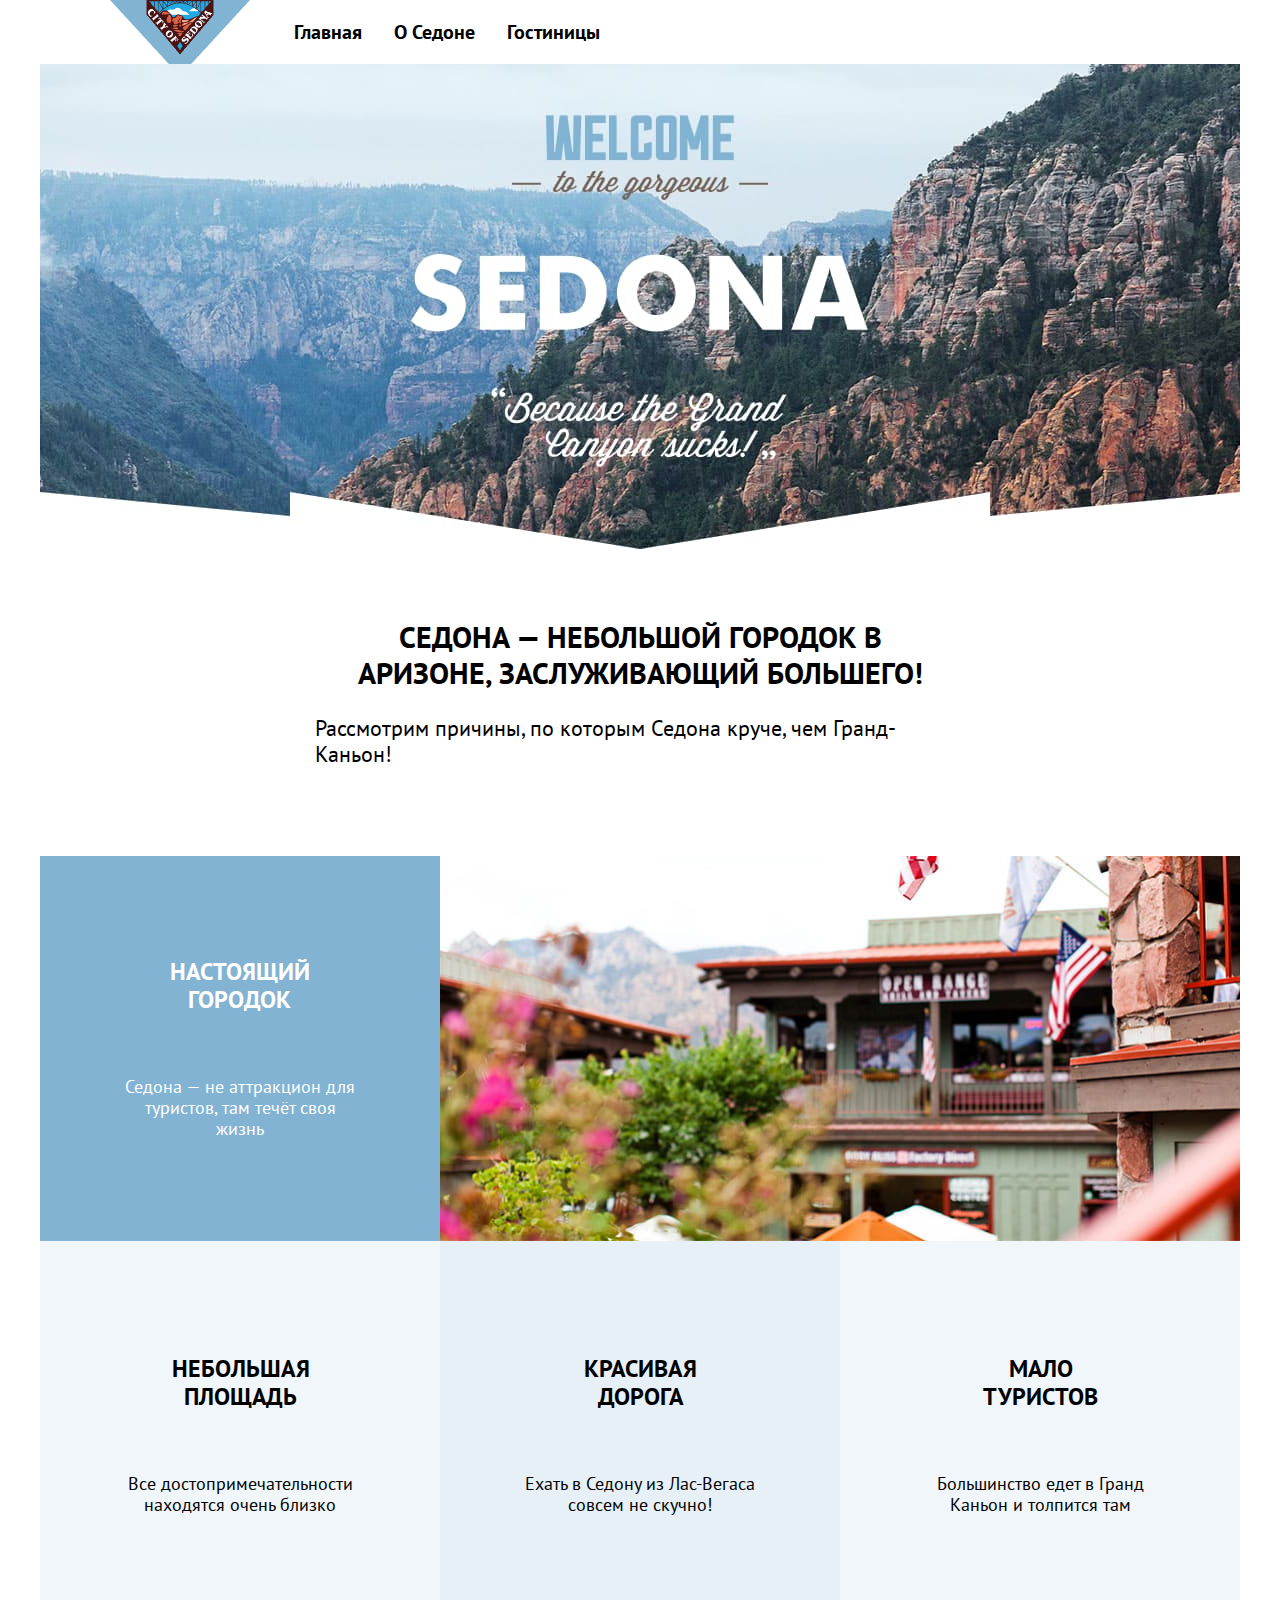
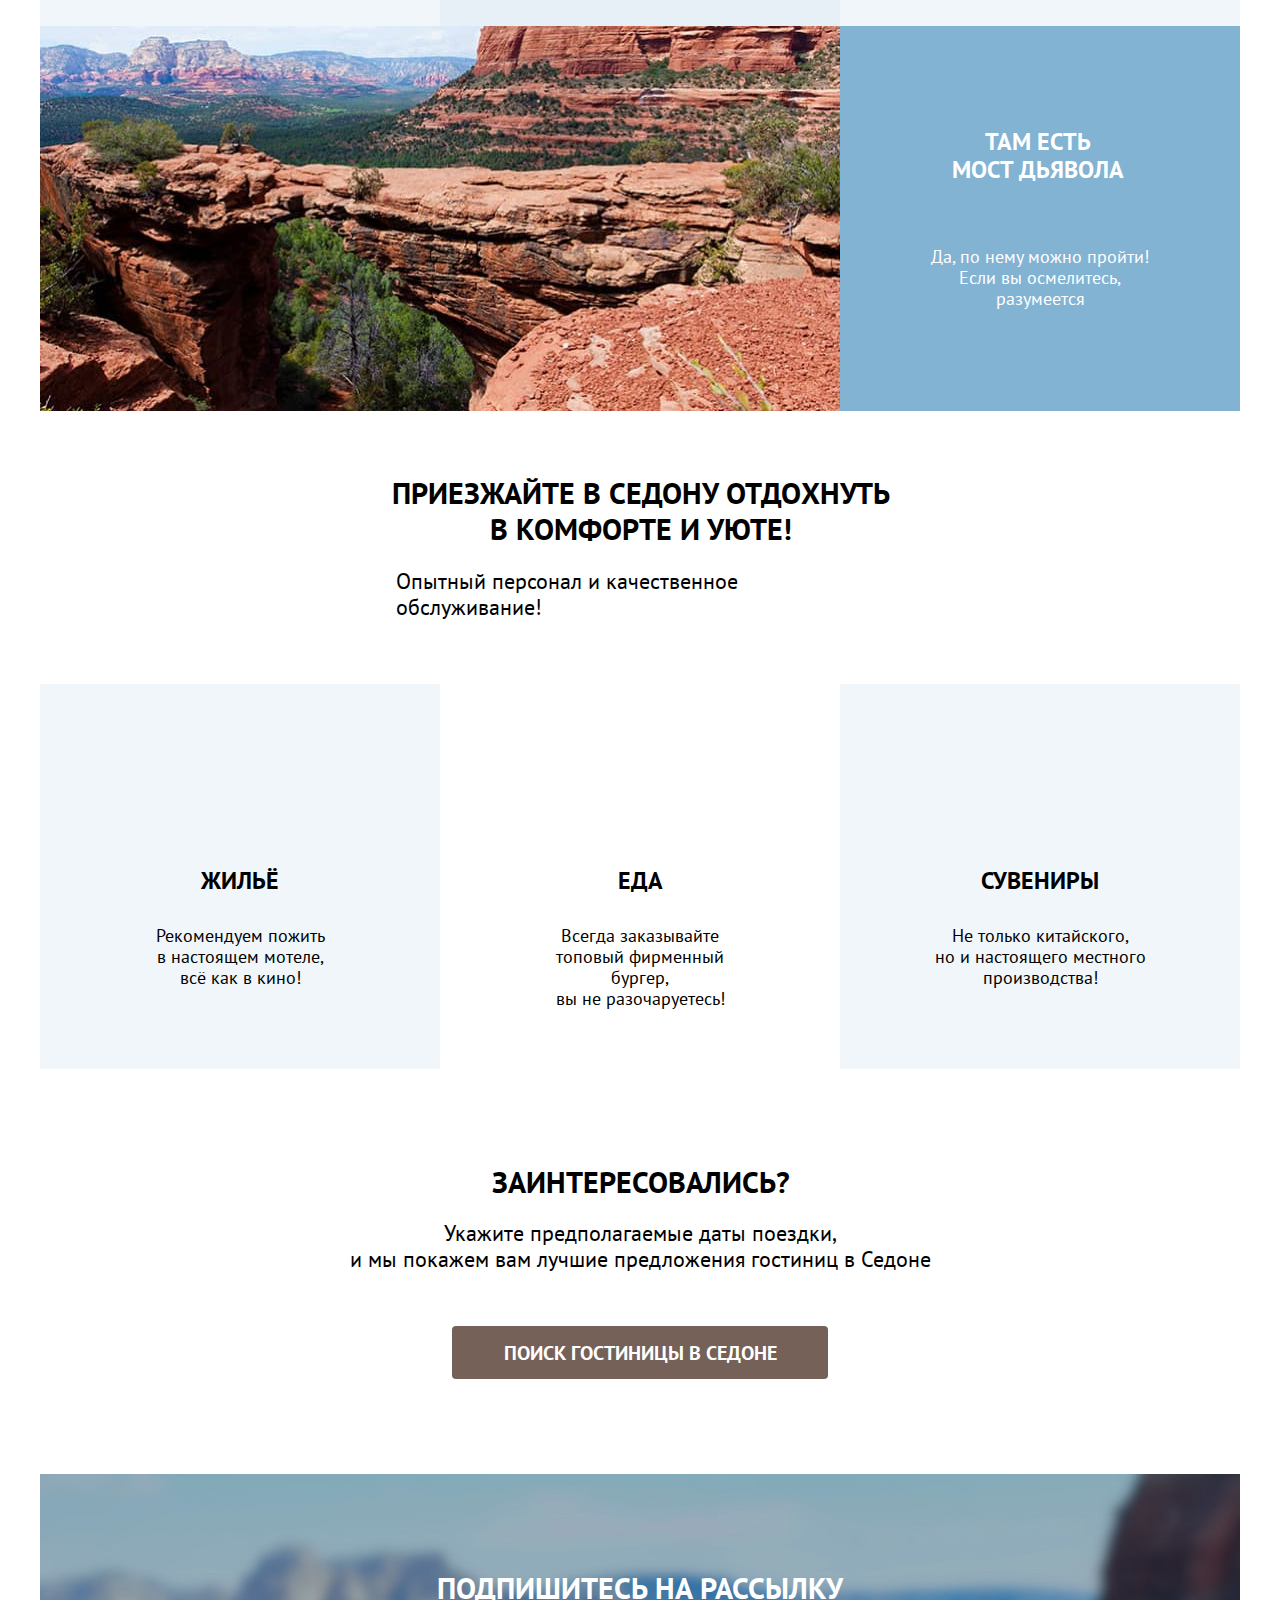
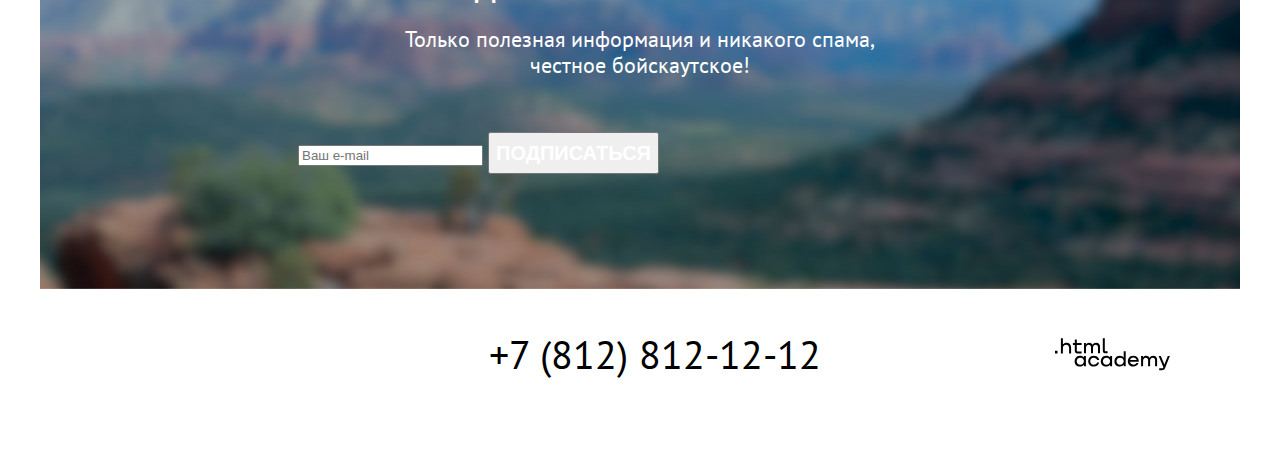
==== commit a1af502c: "Добавляет сетки компонентов" ====
--- a/index.html
+++ b/index.html
@@ -25,12 +25,12 @@
           </ul>
           <ul class="navigation-user">
             <li class="navigation-item">
-              <a class="navigation-link" href="#">
+              <a class="navigation-link-icon" href="#">
                 <span class="visually-hidden">Поиск</span>
               </a>
             </li>
             <li class="navigation-item">
-              <a class="navigation-link" href="#">
+              <a class="navigation-link-icon" href="#">
                 <span class="visually-hidden">Мне нравиться</span>
               </a>
             </li>
@@ -53,24 +53,29 @@
             <li class="advantages-item-blue">
               <h3 class="advantages-title-white">Настоящий городок</h3>
               <p class="advantages-description-white">Седона — не аттракцион для туристов, там течёт своя жизнь</p>
+            </li>
+            <li class="advantages-picture">
               <img class="advantages-img" src="images/main-advantages-img-1.jpg" width="800px" height="385px" alt="фотография городка">
             </li>
             <li class="advantages-item">
-              <h3 class="advantages-title">Небольшая площадь</h3>
-              <p class="advantages-description">Все достопримечательности находятся очень близко</p>
+              <h3 class="advantages-title-main">Небольшая площадь</h3>
+              <p class="advantages-description-main">Все достопримечательности находятся очень близко</p>
             </li>
             <li class="advantages-item-grey">
-              <h3 class="advantages-title">Красивая дорога</h3>
-              <p class="advantages-description">Ехать в Седону из Лас-Вегаса совсем не скучно!</p>
+              <h3 class="advantages-title-main">Красивая дорога</h3>
+              <p class="advantages-description-main">Ехать в Седону из Лас-Вегаса совсем не скучно!</p>
             </li>
             <li class="advantages-item">
-              <h3 class="advantages-title">Мало туристов</h3>
-              <p class="advantages-description">Большинство едет в Гранд Каньон и толпится там</p>
+              <h3 class="advantages-title-main">Мало туристов</h3>
+              <p class="advantages-description-main">Большинство едет в Гранд Каньон и толпится там</p>
+            </li>
+            <li class="advantages-picture">
+              <img class="advantages-img" src="images/main-advantages-img-2.jpg" width="800px" height="385px" alt="фотография гор">
             </li>
             <li class="advantages-item-blue">
-              <h3 class="advantages-title-white">Там есть мост дьявола</h3>
+              <h3 class="advantages-title-white">Там есть <br> мост дьявола</h3>
               <p class="advantages-description-white">Да, по нему можно пройти! Если вы осмелитесь, разумеется</p>
-              <img class="advantages-img" src="images/main-advantages-img-2.jpg" width="800px" height="385px" alt="фотография гор">
+            </li>
           </ul>
         </section>
         <section class="additional-advantages">
@@ -80,22 +85,22 @@
           <ul class="advantages-flex">
             <li class="advantages-item">
               <h3 class="advantages-title">Жильё</h3>
-              <p class="advantages-description">Рекомендуем пожить в настоящем мотеле, всё как в кино!</p>
+              <p class="advantages-description">Рекомендуем пожить <br> в настоящем мотеле, <br> всё как в кино!</p>
             </li>
             <li class="advantages-item-white">
               <h3 class="advantages-title">Еда</h3>
-              <p class="advantages-description">Всегда заказывайте топовый фирменный бургер, вы не разочаруетесь!</p>
+              <p class="advantages-description">Всегда заказывайте <br> топовый фирменный бургер, <br> вы не разочаруетесь!</p>
             </li>
             <li class="advantages-item">
               <h3 class="advantages-title">Сувениры</h3>
-              <p class="advantages-description">Не только китайского, но и настоящего местного производства!</p>
+              <p class="advantages-description">Не только китайского, <br> но и настоящего местного <br> производства!</p>
             </li>
           </ul>
         </section>
         <section class="search">
           <h2 class="visually-hidden">Поиск гостиницы</h2>
           <p class="search-title">Заинтересовались?</p>
-          <p class="search-description">Укажите предполагаемые даты поездки, и мы покажем вам лучшие предложения гостиниц в Седоне</p>
+          <p class="search-description">Укажите предполагаемые даты поездки, <br> и мы покажем вам лучшие предложения гостиниц в Седоне</p>
           <a class="search-buttom" href="#">ПОИСК ГОСТИНИЦЫ В седоне</a>
         </section>
         <section class="subscribe">
--- a/styles/styles.css
+++ b/styles/styles.css
@@ -12,6 +12,10 @@
     font-weight: 700;
     src: url("../fonts/ptsans-700.woff2") format("woff2");
     font-display: swap;
+}
+
+html {
+height: 100%;
 }
 
 body {
@@ -22,55 +26,89 @@
     color: #000000;
     background-color: #FFFFFF;
     margin: 0;
-    display: flex;
-    flex-direction: column;
+    height: 100%;
 }
 
 main {
     flex-grow: 1;
 }
 
+.visually-hidden {
+    position: absolute;
+    width: 1px;
+    height: 1px;
+    margin: -1px;
+    padding: 0;
+    border: 0;
+    clip: rect(0 0 0 0);
+    overflow: hidden;
+}
+
 .header-logo {
     margin-left: 70px;
+    margin-right: 20px;
 }
 
 .container {
     margin: 0 auto;
     width: 1200px;
+    display: flex;
+    flex-direction: column;
+    min-height: 100%;
 }
 
 .main-header {
     display: flex;
-    justify-content: space-between;
     height: 64px;
-}
+ }
 
 .main-footer {
     display: flex;
     justify-content: space-between;
     height: 120px;
+    padding-top: 40px;
 }
 
 .navigation {
     display: flex;
+    margin-left: 1px;
 }
 
 .navigation-list {
-    width: 339px;
+    display: flex;
+    flex-wrap: wrap;
+    list-style-type: none;
+    margin-top: 0;
+    margin-bottom: 0;
+    padding-left: 0;
 }
 
 .navigation-user {
+    display: flex;
+    list-style-type: none;
     width: 268px;
+    margin-top: 0;
+    margin-bottom: 0;
     margin-right: 70px;
+    padding-left: 0;
 }
 
 .navigation-link {
+    display: block;
     font-size: 20px;
     line-height: 24px;
     font-weight: 700;
     color: #000000;
     text-decoration: none;
     text-align: center;
+    padding-top: 20px;
+    padding-left: 23px;
+    padding-right: 9px;
+}
+
+.navigation-link-icon {
+    min-width: 44px;
+    min-height: 64px;
 }
 
 .navigation-link-white {
@@ -87,7 +125,11 @@
     line-height: 36px;
     font-weight: 700;
     text-transform: uppercase;
+    text-align: center;
     width: 620px;
+    height: 72px;
+    margin-top: 66px;
+    margin-bottom: 0;
     margin-right: auto;
     margin-left: auto;
 }
@@ -96,6 +138,8 @@
     font-size: 22px;
     line-height: 26px;
     width: 651px;
+    margin-top: 24px;
+    margin-bottom: 89px;
     margin-right: auto;
     margin-left: auto;
     }
@@ -104,20 +148,27 @@
     display: flex;
     justify-content: space-between;
     height: 385px;
-    list-style: none;
+    list-style-type: none;
     padding-left: 0;
 }
 
 .advantages-list {
     display: flex;
     flex-wrap: wrap;
-    list-style: none;
+    list-style-type: none;
     padding-left: 0;
+    height: 1155px;
+    margin-top: 21px;
+    margin-bottom: 0;
 }
 
 .advantages-item-blue {
+    display: flex;
+    flex-direction: column;
+    flex-wrap: wrap;
     background-color: #82B3D3;
-    display: flex;
+    width: 400px;
+    height: 385px;
 }
 
 .advantages-item-grey {
@@ -139,16 +190,41 @@
     text-transform: uppercase;
     text-align: center;
     color: #FFFFFF;
+    display: flex;
+    width: 175px;
+    height: 56px;
+    margin-top: 102px;
+    margin-left: 112px;
+    margin-right: 112px;
+    margin-bottom: 0;
+
+
 }
 
 .advantages-description-white {
     text-align: center;
     color: #FFFFFF;
     background-color: #82B3D3;
+    width: 230px;
+    height: 63px;
+    margin-top: 62px;
+    margin-left: 85px;
 }
 
 .advantages-item-white {
     background-color: #FFFFFF
+}
+
+.advantages-title-main {
+    font-size: 24px;
+    line-height: 28px;
+    font-weight: 700;
+    text-transform: uppercase;
+    text-align: center;
+    width: 175px;
+    height: 56px;
+    margin-top: 114px;
+    margin-left: 113px;
 }
 
 .advantages-title {
@@ -157,10 +233,33 @@
     font-weight: 700;
     text-transform: uppercase;
     text-align: center;
+    width: 230px;
+    height: 28px;
+    margin-top: 183px;
+    margin-left: 85px;
+    margin-right: 85px;
+    margin-bottom: 0;
+}
+
+.advantages-description-main {
+    text-align: center;
+    width: 230px;
+    height: 42px;
+    margin-top: 62px;
+    margin-left: 85px;
 }
 
 .advantages-description {
     text-align: center;
+    width: 230px;
+    height: 63px;
+    margin-top: 30px;
+    margin-left: 85px;
+    margin-right: 85px;
+}
+
+.advantages-picture {
+    height: 385px;
 }
 
 .additional-title {
@@ -168,18 +267,27 @@
     line-height: 36px;
     font-weight: 700;
     text-transform: uppercase;
+    text-align: center;
     width: 505px;
-    margin-right: auto;
-    margin-left: auto;
+    height: 72px;
+    margin-top: 64px;
+    margin-left: 348px;
+    margin-bottom: 0;
+
 }
 
 .additional-description {
     font-size: 22px;
     line-height: 26px;
     width: 490px;
-    margin-right: auto;
-    margin-left: auto;
-    }
+    margin-top: 21px;
+    margin-left: 356px;
+    margin-bottom: 64px;
+}
+
+.search {
+    height: 280px;
+}
 
 .search-title {
     font-size: 30px;
@@ -187,26 +295,43 @@
     font-weight: 700;
     text-transform: uppercase;
     width: 297px;
-    margin-right: auto;
-    margin-left: auto;
+    height: 36px;
+    margin-top: 95px;
+    margin-right: 452px;
+    margin-left: 452px;
+    margin-bottom: 0;
 }
 
 .search-description {
     font-size: 22px;
     line-height: 26px;
+    text-align: center;
     width: 592px;
-    margin-right: auto;
-    margin-left: auto;
-    }
+    height: 52px;
+    margin-top: 20px;
+    margin-right: 304px;
+    margin-left: 304px;
+    margin-bottom: 0;
+}
 
 .search-buttom {
+    display: block;
+    text-decoration: none;
     font-size: 20px;
     line-height: 36px;
     font-weight: 700;
     text-transform: uppercase;
     text-align: center;
     color: #FFFFFF;
-   }
+    border-radius: 4px;
+    width: 376px;
+    height: 44px;
+    background-color: #756157;
+    margin-top: 54px;
+    margin-left: 412px;
+    margin-right: 412px;
+    padding-top: 9px;
+}
 
 .subscribe-title {
     font-size: 30px;
@@ -215,6 +340,8 @@
     text-transform: uppercase;
     text-align: center;
     color: #FFFFFF;
+    padding-top: 96px;
+    margin-bottom: 0;
 }
 
 .subscribe-description {
@@ -222,6 +349,10 @@
     line-height: 26px;
     text-align: center;
     color: #FFFFFF;
+    margin-top: 20px;
+    margin-bottom: 0;
+    margin-right: 363px;
+    margin-left: 363px;
 }
 
 .form-subscribe {
@@ -229,6 +360,12 @@
     line-height: 24px;
     text-transform: uppercase;
     color: #000000;
+    display: block;
+    width: 684px;
+    height: 52px;
+    margin-left: 258px;
+    margin-right: 258px;
+    margin-top: 54px;
 }
 
 .button-subscribe {
@@ -238,13 +375,41 @@
     text-transform: uppercase;
     text-align: center;
     color: #FFFFFF;
-    }
+}
 
 .subscribe {
+
     color: black;
     background-color: white;
     background-image: url("../images/subscribe-img.jpg");
     background-size: 100% auto;
     background-repeat: no-repeat;
-    height: 414px;
-}
+    height: 415px;
+}
+.social-media-list {
+    display: flex;
+    flex-wrap: wrap;
+    list-style-type: none;
+}
+
+.social-media-item {
+    width: 48px;
+    height: 40px;
+}
+.footer-phone {
+    font-size: 40px;
+    width: 340px;
+    height: 40px;
+    margin-top: 15px;
+    margin-bottom: 0;
+    margin-left: 38px;
+    margin-right: 0;
+
+}
+.footer-logo {
+    display: block;
+    margin-top: 9px;
+    margin-bottom: 0;
+    margin-right: 70px;
+    margin-left: 0;
+}
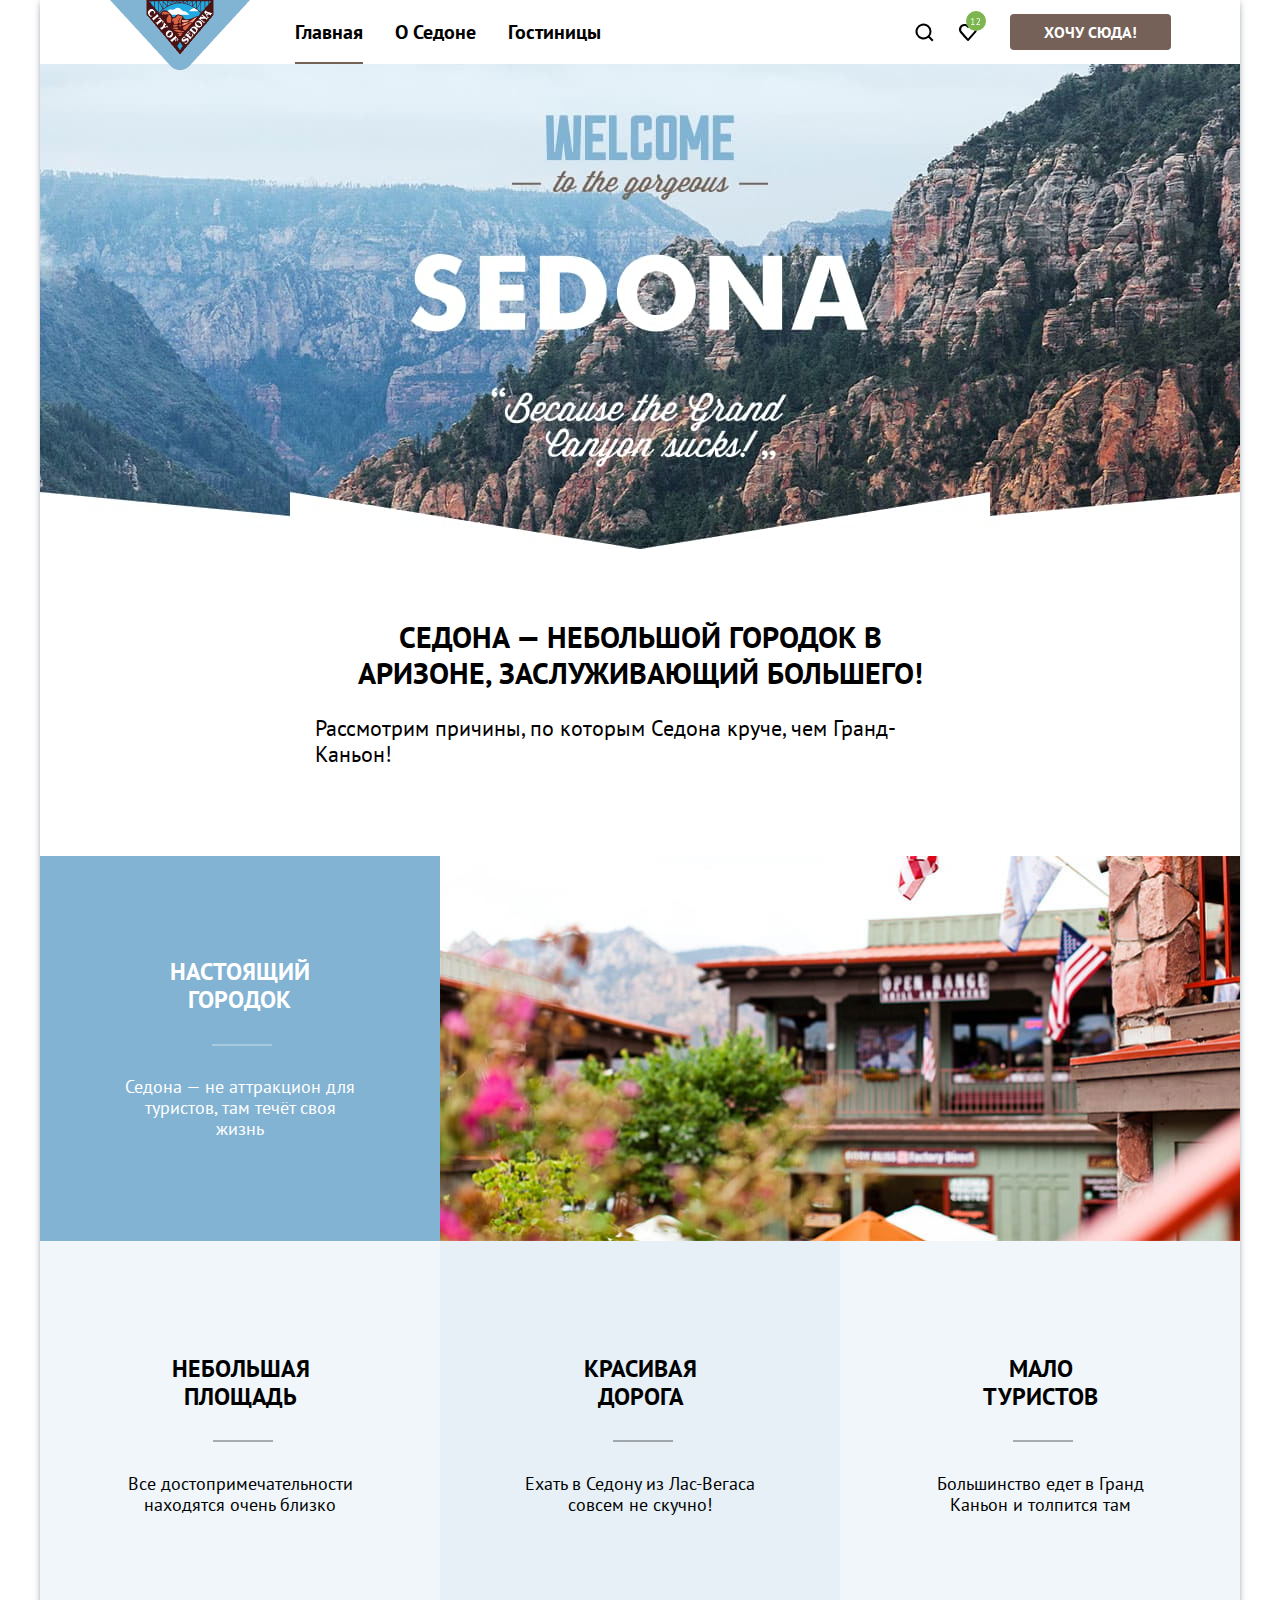
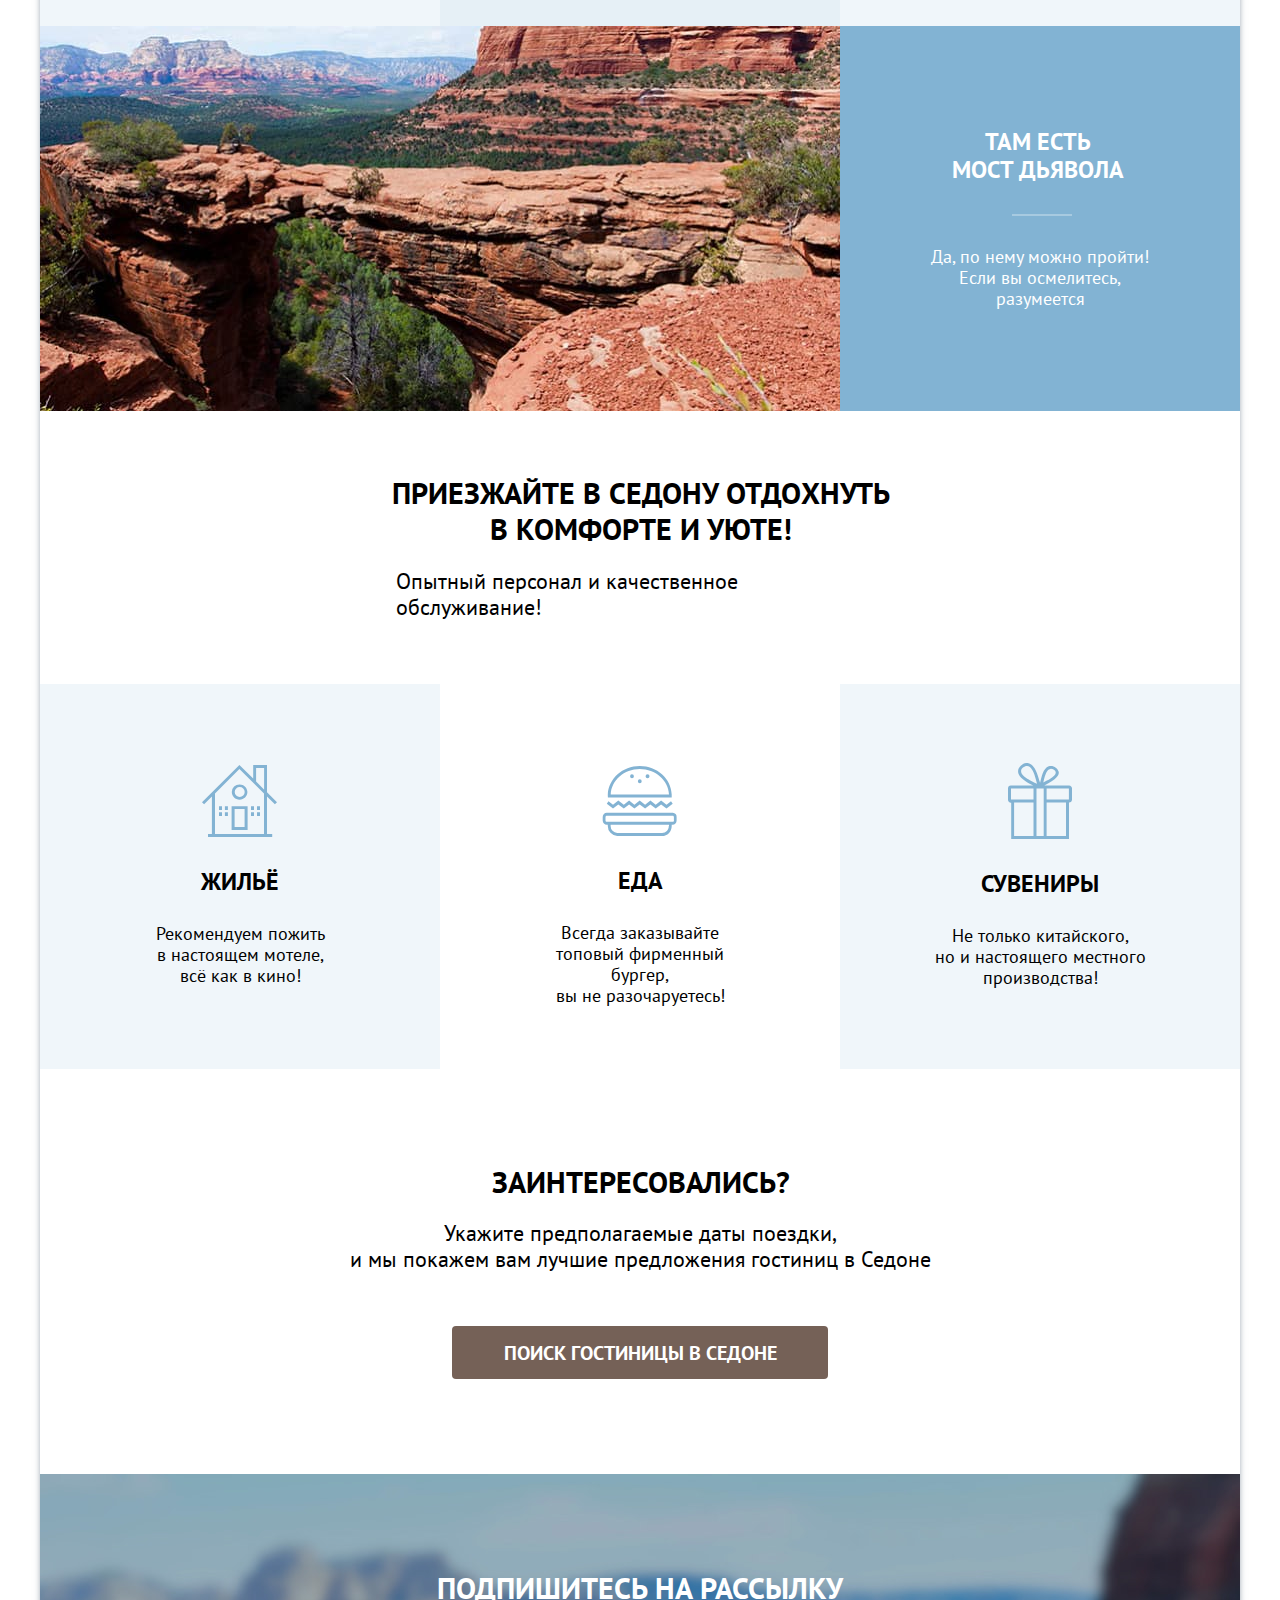
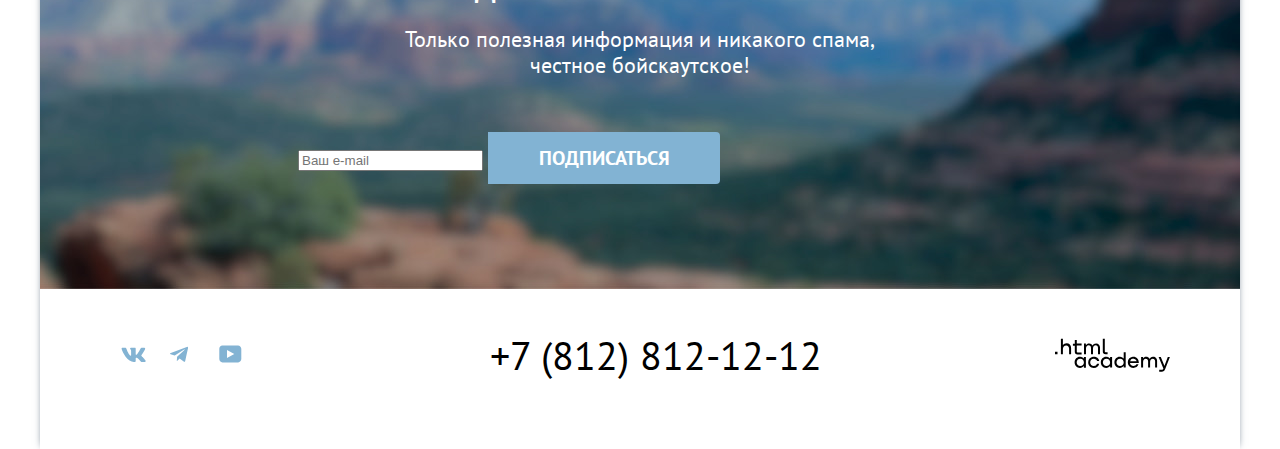
==== commit ca12e664: "Добавляет декоративные элементы" ====
--- a/index.html
+++ b/index.html
@@ -14,13 +14,13 @@
         <nav class="navigation">
           <ul class="navigation-list">
             <li class="navigation-item">
-              <a class="navigation-link" href="#">Главная</a>
+              <a class="navigation-link navigation-link-current" href="index.html">Главная</a>
             </li>
             <li class="navigation-item">
               <a class="navigation-link" href="#">О Седоне</a>
             </li>
             <li class="navigation-item">
-              <a class="navigation-link" href="#">Гостиницы</a>
+              <a class="navigation-link" href="catalog.html">Гостиницы</a>
             </li>
           </ul>
           <ul class="navigation-user">
@@ -30,12 +30,12 @@
               </a>
             </li>
             <li class="navigation-item">
-              <a class="navigation-link-icon" href="#">
+              <a class="navigation-link-icon-favorites" href="#">
                 <span class="visually-hidden">Мне нравиться</span>
               </a>
             </li>
             <li class="navigation-item">
-              <a class="navigation-link-white" href="#">Хочу сюда</a>
+              <a class="navigation-link-white" href="#">Хочу сюда!</a>
             </li>
           </ul>
         </nav>
@@ -84,14 +84,17 @@
           <p class="additional-description">Опытный персонал и качественное обслуживание!</p>
           <ul class="advantages-flex">
             <li class="advantages-item">
+              <svg class="additional-icon" width="75" height="72" fill="none" viewBox="0 0 75 72"><path fill="#83B3D3" d="M29.6 65h16V41.2h-16V65Zm3-20.9h10v18h-10v-18Z"/><path fill="#83B3D3" d="m72.9 39.3 2.1-2.1-10-9.9V0H51.2v13.6L37.4 0 0 37.2l2.1 2.1 7.8-7.8v37.6H6V72h64.2v-2.9H65V31.5l7.9 7.8ZM62 69.1H13V28.5L37.4 4.1 62 28.5v40.6Zm0-44.7-7.9-7.9V2.9h8v21.5Z"/><path fill="#83B3D3" d="M29.8 27.1c0 4.3 3.5 7.7 7.8 7.7s7.8-3.5 7.8-7.7c0-4.3-3.5-7.7-7.8-7.7a7.7 7.7 0 0 0-7.8 7.7Zm7.9-5a5 5 0 0 1 5 4.9 5 5 0 0 1-5 4.9 5 5 0 0 1-5-4.9 5 5 0 0 1 5-4.9ZM20 41.2h-3v3.9h3v-3.9ZM25.9 41.2h-3v3.9h3v-3.9ZM20 47.2h-3v3.9h3v-3.9ZM25.9 47.2h-3v3.9h3v-3.9ZM52 41.2h-3v3.9h3v-3.9ZM58 41.2h-3v3.9h3v-3.9ZM52 47.2h-3v3.9h3v-3.9ZM58 47.2h-3v3.9h3v-3.9Z"/></svg>
               <h3 class="advantages-title">Жильё</h3>
               <p class="advantages-description">Рекомендуем пожить <br> в настоящем мотеле, <br> всё как в кино!</p>
             </li>
             <li class="advantages-item-white">
+              <svg class="additional-icon-food" width="75" height="70" fill="none" viewBox="0 0 75 70"><path fill="#83B3D3" d="M70.8 46.7h-66A4.2 4.2 0 0 0 .7 51v3.5c0 2.4 1.9 4.3 4.1 4.3h1v1.1A10 10 0 0 0 15.2 70H60c5.4 0 9.7-4.5 9.7-10.1v-1.1h.9c2.3 0 4-1.9 4-4.3V51a4 4 0 0 0-3.8-4.3Zm-4 13.2c0 3.9-3 7-6.7 7H15.3a7 7 0 0 1-6.7-7v-1.1H67v1.1Zm5.2-5.4c0 .7-.6 1.3-1.2 1.3h-66c-.8 0-1.3-.6-1.3-1.3V51c0-.7.6-1.3 1.2-1.3h66c.7 0 1.2.6 1.2 1.3v3.5ZM16.3 38.4l5.5 4.1 5.3-4.1 5.3 4.1 5.3-4.1 5.4 4.1 5.3-4.1 5.3 4.1 5.4-4.1 5.4 4.1 6.2-4.7-1.7-2.5-4.5 3.4-5.4-4.1-5.4 4.1-5.3-4.1-5.3 4.1-5.4-4.1-5.3 4.1-5.3-4.1-5.3 4.1-5.5-4.1-5.3 4.1-4.5-3.4-1.7 2.5 6.2 4.7 5.3-4.1ZM8.7 31.5h61V28.4C69.2 12.7 55 0 37.8 0S6.5 12.7 5.8 28.5v1.2l.1 1.8h3ZM37.7 3C53.5 3 66.4 14.3 67 28.5H8.7C9.3 14.4 22.2 3 37.7 3Z"/><path fill="#83B3D3" d="M37.8 17.3a2 2 0 0 0 1.9-2 2 2 0 0 0-2-2 2 2 0 0 0-1.8 2c0 1.1.8 2 1.9 2ZM30 12.2a2 2 0 0 0 1.9-2 2 2 0 0 0-2-2 2 2 0 0 0-1.8 2c0 1.1.8 2 1.9 2ZM45.5 12.2a2 2 0 0 0 2-2 2 2 0 0 0-2-2 2 2 0 0 0-1.9 2c0 1.1.9 2 2 2Z"/></svg>
               <h3 class="advantages-title">Еда</h3>
               <p class="advantages-description">Всегда заказывайте <br> топовый фирменный бургер, <br> вы не разочаруетесь!</p>
             </li>
             <li class="advantages-item">
+              <svg class="additional-icon-present" width="64" height="76" fill="none" viewBox="0 0 64 76"><path fill="#83B3D3" d="M61.1 22.5H36.3c13.8-7 14.9-11.3 14.4-13.7-1.2-4-5.7-7-10-5.5-5.6 2.2-7.1 10.5-8.6 16.5-2-6.1-3.8-13.8-8.2-17.8a7.3 7.3 0 0 0-5.8-2c-4 .4-9.8 5.5-7.5 11 2.3 5.5 9.7 8.9 14.6 11.6H2.9A2.9 2.9 0 0 0 0 25.5v11.3c0 1.6 1.3 2.9 2.9 2.9h.3V76H61V39.6h.1c1.6 0 2.9-1.3 2.9-3V25.5c0-1.6-1.3-3-2.9-3ZM42.4 5.9c2.1-.3 5 1.3 5.3 3.2.4 2.8-3.4 5.3-5.1 6.4-2.5 1.7-4.9 2.6-7.3 4 .9-3.6 2.5-13 7.1-13.6Zm-22.9 10c-2.2-1.5-6.5-4.4-6.4-7.8.1-3.7 5.7-6.7 8.8-4 3.9 3.5 5.7 11.2 7.1 16.7-3.2-1.5-6.3-2.8-9.5-5Zm6 57.1H6.1V39.6h19.4V73Zm0-36.5H3v-11h22.5v11Zm10.2 0V73h-7.2V25.6h7.2v10.9ZM58 73H38.6V39.6H58V73Zm2.9-36.5H38.6v-11h22.3v11Z"/></svg>
               <h3 class="advantages-title">Сувениры</h3>
               <p class="advantages-description">Не только китайского, <br> но и настоящего местного <br> производства!</p>
             </li>
@@ -118,22 +121,25 @@
           <li class="social-media-item">
             <a class="social-media-link" href="https://vk.com/htmlacademy.ru">
               <span class="visually-hidden">В контакте</span>
+              <svg xmlns="http://www.w3.org/2000/svg" width="25" height="15" viewBox="0 0 25 15"><path fill-rule="evenodd" d="M24.1 1.8c.2-.5 0-1-.8-1h-2.6c-.7 0-1 .4-1.1.8 0 0-1.4 3.2-3.3 5.3-.6.6-.9.8-1.2.8-.2 0-.4-.2-.4-.8V1.8c0-.7-.2-1-.8-1h-4c-.5 0-.8.4-.8.6 0 .7 1 .8 1 2.6v3.8c0 .8 0 1-.4 1-.9 0-3-3.3-4.3-7-.3-.7-.5-1-1.2-1H1.6c-.8 0-1 .4-1 .8 0 .7 1 4 4.2 8.5C7 13.2 10 15 12.8 15c1.7 0 1.9-.4 1.9-1v-2.4c0-.7.2-.8.7-.8.4 0 1 .1 2.6 1.6 1.8 1.8 2 2.6 3 2.6h2.7c.7 0 1.1-.4 1-1.1-.3-.8-1.2-1.8-2.3-3-.6-.8-1.5-1.5-1.8-2-.4-.4-.3-.6 0-1 0 0 3.2-4.5 3.5-6Z" clip-rule="evenodd" fill="currentColor"/></svg>
             </a>
           </li>
           <li class="social-media-item">
             <a class="social-media-link" href="https://t.me/htmlacademy.ru">
               <span class="visually-hidden">Телеграмм</span>
+              <svg xmlns="http://www.w3.org/2000/svg" width="18" height="16" viewBox="0 0 18 16"><path fill-rule="evenodd" d="M16.8 1 .8 7c-1 .4-1 1-.2 1.3l4.1 1.3 9.5-6c.5-.3.9-.1.5.2l-7.6 7-.3 4.1c.4 0 .6-.2.8-.4l2-2 4.1 3.1c.8.5 1.3.3 1.5-.7L18 2.2c.3-1-.4-1.6-1.1-1.2Z" fill="currentColor"/></svg>
             </a>
           </li>
           <li class="social-media-item">
             <a class="social-media-link" href="https://www.youtube/htmlacademy.ru">
               <span class="visually-hidden">You Tube</span>
+              <svg xmlns="http://www.w3.org/2000/svg" width="23" height="18" viewBox="0 0 23 18"><path fill-rule="evenodd" d="M19 .4H3.4C1.6.4.3 2 .3 3.8v10c0 2 1.3 3.6 3.2 3.6h15.7c1.6 0 3.1-1.6 3.1-3.4V3.8C22.1 2 20.8.4 19 .4ZM8 12.9v-8l7.3 4-7.3 4Z" fill="currentColor"/></svg>
             </a>
           </li>
         </ul>
-        <p class="footer-phone">+7 (812) 812-12-12</p>
+        <a class="footer-phone">+7 (812) 812-12-12</a>
         <a class="footer-logo" href="https://htmlacademy.ru/">
-          <img class="footer-img" src="images/html-academy-logo.svg" width="115px" height="33px" alt="Логотип html академии">
+          <svg xmlns="http://www.w3.org/2000/svg" width="115" height="34" viewBox="0 0 115 34"><path fill-rule="evenodd" d="M0 13.7v2.6h2.5v-2.6H0ZM11.6 5.3C10 5.3 8.8 6 8 7h-.1V.8h-2v15.5h2V11c0-2 1.3-3.6 3.3-3.6 1.8 0 2.9 1.4 2.9 3.2v5.7h2v-6c.1-3-1.8-5-4.5-5ZM26.6 5.6h-4.8V2h-2v3.8h-1.9v2h1.9v6c0 1.7 1 2.7 2.7 2.7h4.1v-2h-3.7c-.7 0-1.1-.4-1.1-1V7.5h4.8v-2ZM41.1 5.4c-1.6 0-2.9.8-3.5 2.1h-.1a3.7 3.7 0 0 0-3.4-2c-1.4 0-2.5.7-3.1 1.7h-.1V5.6H29v10.6h2v-5.4c0-2 1-3.5 2.6-3.5 1.5 0 2.4 1 2.4 2.6v6.3h2v-5.6c0-2.4 1.4-3.3 2.6-3.3 1.5 0 2.4 1 2.4 2.6v6.3h2V9.7c.1-2.5-1.4-4.3-3.9-4.3ZM47.8 13.5c0 1.7 1 2.7 2.8 2.7h2v-2h-1.7c-.7 0-1.1-.4-1.1-1V.7h-2v12.7ZM28.9 20.5a4.9 4.9 0 0 0-3.9-1.8c-3.1 0-5.4 2.3-5.4 5.6S21.9 30 25 30c1.8 0 3-.8 3.8-1.9h.1v1.6h2V19h-2v1.5ZM25.3 28a3.5 3.5 0 0 1-3.6-3.6c0-2 1.4-3.6 3.6-3.6s3.6 1.6 3.6 3.6-1.4 3.6-3.6 3.6ZM44.2 22.8c-.5-2.4-2.6-4-5.4-4a5.4 5.4 0 0 0-5.6 5.5c0 3.1 2.2 5.6 5.6 5.6 2.8 0 4.9-1.8 5.4-4.2h-2.1a3.4 3.4 0 0 1-3.3 2.3 3.5 3.5 0 0 1-3.6-3.6c0-2 1.4-3.6 3.6-3.6 1.6 0 2.8 1 3.3 2.2h2.1v-.2ZM55.1 20.5a4.9 4.9 0 0 0-3.9-1.8c-3.1 0-5.4 2.3-5.4 5.6s2.3 5.6 5.4 5.6c1.8 0 3-.8 3.8-1.9h.1v1.6h2V19h-2v1.5ZM51.5 28a3.5 3.5 0 0 1-3.6-3.6c0-2 1.4-3.6 3.6-3.6s3.6 1.6 3.6 3.6-1.5 3.6-3.6 3.6ZM68.7 20.6a5 5 0 0 0-3.9-1.9c-3.1 0-5.4 2.3-5.4 5.6s2.2 5.6 5.4 5.6c1.7 0 3-.8 3.8-1.8h.1v1.5h2V14.2h-2v6.4ZM65.1 28a3.5 3.5 0 0 1-3.6-3.6c0-2 1.4-3.6 3.6-3.6s3.6 1.6 3.6 3.6c-.1 2-1.5 3.6-3.6 3.6ZM78.3 18.7a5.4 5.4 0 0 0-5.5 5.6c0 3 2.1 5.6 5.5 5.6 2.5 0 4.5-1.3 5.2-3.6h-2.1c-.5 1-1.6 1.6-3 1.6-1.9 0-3.3-1.3-3.4-2.9h8.8c.2-3.6-2-6.3-5.5-6.3Zm0 2c1.7 0 3 1 3.3 2.5h-6.5a3.2 3.2 0 0 1 3.2-2.6ZM98.2 18.7a4 4 0 0 0-3.6 2h-.1c-.6-1.2-1.8-2-3.4-2-1.4 0-2.5.7-3.1 1.8V19h-1.9v10.6h2v-5.4c0-2 1-3.4 2.6-3.5 1.5 0 2.4 1 2.4 2.6v6.3h2V24c0-2.4 1.4-3.3 2.6-3.3 1.5 0 2.4 1 2.4 2.6v6.3h2v-6.5c.1-2.6-1.4-4.4-3.9-4.4ZM109.4 27.8l-3.6-8.9h-2.2l4.8 11.6c-.3 1-.7 1.2-1.7 1.2h-2.5v2h2.5c1.8 0 2.8-.8 3.5-2.6l4.7-12.2h-2.1l-3.4 9Z" fill="currentColor"/></svg>
         </a>
       </footer>
     </div>
--- a/styles/styles.css
+++ b/styles/styles.css
@@ -55,11 +55,13 @@
     display: flex;
     flex-direction: column;
     min-height: 100%;
+    box-shadow: 0 0 8px -3px #34495e;;
 }
 
 .main-header {
     display: flex;
     height: 64px;
+    z-index: 100;
  }
 
 .main-footer {
@@ -71,7 +73,10 @@
 
 .navigation {
     display: flex;
+    justify-content: space-between;
     margin-left: 1px;
+
+
 }
 
 .navigation-list {
@@ -80,17 +85,16 @@
     list-style-type: none;
     margin-top: 0;
     margin-bottom: 0;
+    padding-left: 8px;
+}
+
+.navigation-user {
+    display: flex;
+    list-style-type: none;
+    margin-top: 0;
+    margin-bottom: 0;
     padding-left: 0;
-}
-
-.navigation-user {
-    display: flex;
-    list-style-type: none;
-    width: 268px;
-    margin-top: 0;
-    margin-bottom: 0;
-    margin-right: 70px;
-    padding-left: 0;
+    margin-left: 285px;
 }
 
 .navigation-link {
@@ -102,22 +106,65 @@
     text-decoration: none;
     text-align: center;
     padding-top: 20px;
-    padding-left: 23px;
-    padding-right: 9px;
+    padding-left: 16px;
+    padding-right: 16px;
+    padding-bottom: 20px;
+}
+
+.navigation-link-current {
+  position: relative;
+}
+
+.navigation-link-current::after {
+  position: absolute;
+  content: "";
+  right: 16px;
+  left: 16px;
+  bottom: 0;
+  height: 2px;
+  background-color: #756257;
 }
 
 .navigation-link-icon {
     min-width: 44px;
     min-height: 64px;
+    background-image: url(../images/search-icon.svg);
+    background-repeat: no-repeat;
+    background-position: center;
+    display: block;
+
+}
+
+.navigation-link-icon-favorites {
+    min-width: 44px;
+    min-height: 64px;
+    background-image: url(../images/favorites-icon.svg);
+    background-repeat: no-repeat;
+    background-position: center;
+    display: block;
 }
 
 .navigation-link-white {
+    font-family: "PT Sans";
     font-size: 16px;
     line-height: 20px;
     font-weight: 700;
     text-transform: uppercase;
     color: #FFFFFF;
     text-decoration: none;
+    background-color: #756157;
+    display: block;
+    padding-left: 34px;
+    padding-right: 34px;
+    padding-top: 8px;
+    padding-bottom: 8px;
+    margin-top: 14px;
+    margin-left: 20px;
+    border-radius: 4px;
+}
+
+.navigation-link-white:active {
+    color: rgba(255, 255, 255, 0.3);
 }
 
 .main-title {
@@ -146,7 +193,7 @@
 
 .advantages-flex {
     display: flex;
-    justify-content: space-between;
+    width: 1200px;
     height: 385px;
     list-style-type: none;
     padding-left: 0;
@@ -197,8 +244,18 @@
     margin-left: 112px;
     margin-right: 112px;
     margin-bottom: 0;
-
-
+    position: relative;
+}
+
+.advantages-title-white::after {
+  display: block;
+  width: 60px;
+  height: 2px;
+  background: rgba(255, 255, 255, 0.3);
+  content: "";
+  position: absolute;
+  left: 34%;
+  transform: translateY(86px);
 }
 
 .advantages-description-white {
@@ -225,6 +282,18 @@
     height: 56px;
     margin-top: 114px;
     margin-left: 113px;
+    position: relative;
+}
+
+.advantages-title-main::after {
+  display: block;
+  width: 60px;
+  height: 2px;
+  background: rgba(0, 0, 0, 0.3);
+  content: "";
+  position: absolute;
+  left: 34%;
+  transform: translateY(29px);
 }
 
 .advantages-title {
@@ -235,7 +304,7 @@
     text-align: center;
     width: 230px;
     height: 28px;
-    margin-top: 183px;
+    margin-top: 27px;
     margin-left: 85px;
     margin-right: 85px;
     margin-bottom: 0;
@@ -253,7 +322,7 @@
     text-align: center;
     width: 230px;
     height: 63px;
-    margin-top: 30px;
+    margin-top: 27px;
     margin-left: 85px;
     margin-right: 85px;
 }
@@ -273,7 +342,21 @@
     margin-top: 64px;
     margin-left: 348px;
     margin-bottom: 0;
-
+}
+
+.additional-icon {
+  margin-left: 162px;
+  margin-top: 81px;
+}
+
+.additional-icon-present {
+  margin-left: 168px;
+  margin-top: 79px;
+}
+
+.additional-icon-food {
+  margin-left: 162px;
+  margin-top: 82px;
 }
 
 .additional-description {
@@ -361,7 +444,7 @@
     text-transform: uppercase;
     color: #000000;
     display: block;
-    width: 684px;
+    width: 452px;
     height: 52px;
     margin-left: 258px;
     margin-right: 258px;
@@ -369,16 +452,26 @@
 }
 
 .button-subscribe {
+    font-family: "PT Sans";
     font-size: 20px;
     line-height: 36px;
     font-weight: 700;
     text-transform: uppercase;
     text-align: center;
     color: #FFFFFF;
+    cursor: pointer;
+    background: #82B3D3;
+    border: 0;
+    border-radius: 0 4px 4px 0;
+    width: 232px;
+    height: 52px;
+}
+
+.button-subscribe:active {
+    color: rgba(255, 255, 255, 0.3);
 }
 
 .subscribe {
-
     color: black;
     background-color: white;
     background-image: url("../images/subscribe-img.jpg");
@@ -390,26 +483,519 @@
     display: flex;
     flex-wrap: wrap;
     list-style-type: none;
+    margin-top: 0;
+    margin-bottom: 0;
+    padding-left: 69px;
+    padding-top: 3px;
 }
 
 .social-media-item {
-    width: 48px;
+    display: block;
+    width: 49px;
     height: 40px;
 }
+
+.social-media-link {
+  display: block;
+  padding-top: 13px;
+  padding-bottom: 13px;
+  padding-left: 12px;
+  padding-right: 12px;
+  color: #83B3D3;;
+}
+
+.social-media-link:hover {
+  color: #68A2CA;
+}
+
+.social-media-link:focus {
+  color: #68A2CA;
+}
+
+.social-media-link:active {
+  color: rgba(104, 162, 202, 0.3);
+}
+
 .footer-phone {
     font-size: 40px;
+    line-height: 1;
     width: 340px;
     height: 40px;
-    margin-top: 15px;
-    margin-bottom: 0;
-    margin-left: 38px;
+    margin-top: 6px;
+    margin-bottom: 0;
+    margin-left: 9px;
     margin-right: 0;
-
-}
+}
+
+.footer-phone:hover {
+  color: #756157;
+}
+
+.footer-phone:focus {
+  color: #756157;
+}
+
+.footer-phone:active {
+  color: rgba(117, 97, 87, 0.3);
+}
+
 .footer-logo {
     display: block;
     margin-top: 9px;
     margin-bottom: 0;
     margin-right: 70px;
     margin-left: 0;
-}
+    color: #000000;
+}
+
+.footer-logo:hover {
+  color: #756157;
+}
+
+.footer-logo:focus {
+  color: #756157;
+}
+
+.footer-logo:active {
+  color: rgba(117, 97, 87, 0.3);
+}
+
+/* Каталог main */
+
+.filter-content {
+    background-image: url(../images/catalog-img.jpg);
+    background-size: 100% auto;
+    background-repeat: no-repeat;
+    height: 412px;
+}
+
+.filter-title {
+    font-size: 60px;
+    font-weight: 700;
+    line-height: 78px;
+    margin-top: 0;
+    margin-bottom: 0;
+    margin-left: 70px;
+    padding-top: 35px;
+    color: #FFFFFF;
+}
+
+.filter {
+  display: flex;
+}
+
+.catalog-filter-item {
+  display: flex;
+  flex-direction: column;
+}
+
+.catalog-filter-group {
+  border: 0;
+}
+
+.breadcrumbs {
+    display: flex;
+    margin-top: 0;
+    margin-bottom: 0;
+    padding: 0;
+    list-style-type: none;
+    height: 43px;
+}
+
+.breadcrumbs-item {
+  position: relative;
+}
+
+.breadcrumbs-link {
+    font-size: 16px;
+    color: #FFFFFF;
+    margin-top: 8px;
+    margin-left: 28px;
+    display: block;
+}
+
+.breadcrumbs-link:hover {
+    color: rgba(255, 255, 255, 0.6);
+}
+
+.breadcrumbs-link:active {
+    color: rgba(255, 255, 255, 0.3);
+}
+
+.breadcrumbs-home-link {
+  background-image: url(../images/home.svg);
+  width: 14px;
+  height: 14px;
+  display: block;
+  background-repeat: no-repeat;
+  margin-left: 70px;
+  margin-top: 12px;
+}
+
+.breadcrumbs-home-link::after {
+  background-image: url(../images/arrow.svg);
+  background-repeat: no-repeat;
+  position: absolute;
+  content: "";
+  width: 7px;
+  height: 10px;
+  transform: translateX(23px);
+}
+
+.catalog-cards {
+    display: grid;
+    grid-template-columns: 340px 340px 340px;
+    grid-template-rows: 438px 438px;
+    gap: 20px;
+    margin-top: 0;
+    margin-bottom: 0;
+    padding: 0;
+    margin-left: 70px;
+    margin-right: 70px;
+}
+
+.catalog-card-one {
+    list-style-type: none;
+    display: grid;
+    grid-template-columns: 20px 140px 20px 140px 20px;
+    grid-template-rows: 20px 212px 16px 28px 16px 21px 16px 36px 16px 37px 20px;
+    border: 1px solid #E6E6E6;
+    border-radius: 4px;
+}
+
+.catalog-hotel {
+    text-decoration: none;
+    grid-column: 2/5;
+    grid-row: 2/-10;
+}
+
+.catalog-title {
+    font-weight: 700;
+    font-size: 24px;
+    text-decoration: none;
+    color: #000000;
+    line-height: 28px;
+    margin-top: 0;
+    margin-bottom: 0;
+    grid-column: 2/5;
+    grid-row: 4/-8;
+}
+
+.catalog-text {
+    margin-top: 0;
+    margin-bottom: 0;
+    grid-column: 2/3;
+    grid-row: 6/-6;
+}
+
+.stars {
+    margin-top: 0;
+    margin-bottom: 0;
+    grid-column: 2/3;
+    grid-row: 10/-2;
+}
+
+.four-stars {
+  background-image: url(../images/star.svg);
+  background-repeat: repeat-x;
+  background-position: left;
+  background-size: 24px 17px;
+  width: 96px;
+}
+
+.three-stars {
+  background-image: url(../images/star.svg);
+  background-repeat: repeat-x;
+  background-position: left;
+  background-size: 24px 17px;
+  width: 72px;
+}
+
+.two-stars {
+  background-image: url(../images/star.svg);
+  background-repeat: repeat-x;
+  background-position: left;
+  background-size: 24px 17px;
+  width: 48px;
+}
+
+.catalog-price {
+    margin-top: 0;
+    margin-bottom: 0;
+    grid-column: 4/5;
+    grid-row: 6/-6;
+    justify-self: end;
+}
+
+.button-catalog {
+    font-weight: 700;
+    font-size: 16px;
+    line-height: 20px;
+    text-decoration: none;
+    color: #FFFFFF;
+    background-color: #756157;
+    text-align: center;
+    text-transform: uppercase;
+    border-radius: 4px;
+    padding-top: 7px;
+    grid-column: 2/3;
+    grid-row: 8/-4;
+}
+
+.button-catalog:active {
+  color: rgba(255, 255, 255, 0.3);
+}
+
+.button-catalog-blue {
+    font-family: "PT Sans";
+    font-weight: 700;
+    font-size: 16px;
+    line-height: 1;
+    text-decoration: none;
+    color: #FFFFFF;
+    background-color: #82B3D3;
+    text-align: center;
+    text-transform: uppercase;
+    border: 0;
+    border-radius: 4px;
+    grid-column: 4/5;
+    grid-row: 8/-4;
+}
+
+.button-catalog-blue:active {
+    color: rgba(255, 255, 255, 0.3);
+}
+
+.catalog-text-grey {
+    font-size: 16px;
+    line-height: 20px;
+    background-color: #F2F2F2;
+    text-align: center;
+    text-transform: uppercase;
+    border-radius: 4px;
+    padding-top: 9px;
+    padding-left: 5px;
+    margin-top: 0;
+    margin-bottom: 0;
+    grid-column: 4/5;
+    grid-row: 10/-2;
+}
+
+.catalog-filter-title {
+    font-weight: 700;
+    font-size: 20px;
+    line-height: 24px;
+
+}
+.control-input {
+    line-height: 23px;
+}
+
+.filter-button {
+  display: flex;
+  flex-direction: column;
+}
+
+.button {
+    font-family: "PT Sans";
+    font-weight: 700;
+    font-size: 16px;
+    line-height: 20px;
+    width: 191px;
+    height: 36px;
+    margin-top: 32px;
+    margin-right: 70px;
+    color: #FFFFFF;
+    background-color: transparent;
+    border: none;
+}
+
+.button:focus-visible {
+  border: 3px solid #83B3D3;
+  border-radius: 4px;
+}
+
+.button:active {
+  color: rgba(255, 255, 255, 0.3);
+}
+
+.subscribe-catalog {
+    color: black;
+    background-color: white;
+    background-size: 100% auto;
+    background-repeat: no-repeat;
+    height: 415px;
+}
+
+.subscribe-title-catalog {
+    font-size: 30px;
+    line-height: 36px;
+    font-weight: 700;
+    text-transform: uppercase;
+    text-align: center;
+    padding-top: 96px;
+    margin-bottom: 0;
+}
+
+.subscribe-description-catalog {
+    font-size: 22px;
+    line-height: 26px;
+    text-align: center;
+    margin-top: 20px;
+    margin-bottom: 0;
+    margin-right: 363px;
+    margin-left: 363px;
+}
+
+.sorting {
+  display: flex;
+  margin-bottom: 40px;
+}
+
+.sorting-title {
+    font-weight: 700;
+    font-size: 30px;
+    text-transform: uppercase;
+    line-height: 36px;
+    margin-top: 57px;
+    margin-left: 70px;
+    margin-bottom: 0;
+}
+
+.select-control {
+  width: 292px;
+  height: 49px;
+  margin-top: 50px;
+  margin-left: 200px;
+  font-family: "PT Sans";
+  font-weight: 400;
+  font-size: 18px;
+  line-height: 21px;
+  color: #333333;
+  appearance: none;
+  border: 2px solid #e5e5e5;
+  border-radius: 4px;
+  padding: 12px 20px;
+  background-image: url(../images/arrow-down.svg);
+  background-repeat: no-repeat;
+  background-position: right 20px center;
+}
+
+.select-control:hover {
+  border-color: #68A2CA;
+}
+
+.select-control:focus {
+  border-color: #3F5E72;
+}
+
+.select-control:active {
+  border: 2px solid #000000;
+}
+
+.view-button-container {
+  display: flex;
+  margin-top: 49px;
+  margin-left: 64px;
+}
+
+.view-button {
+  padding-top: 14px;
+  padding-bottom: 16px;
+  padding-right: 14px;
+  padding-left: 14px;
+  margin-left: 8px;
+  border: solid #E5E5E5 2px;
+  border-radius: 4px;
+  display: block;
+  width: 18px;
+  height: 16px;
+}
+
+.view-button:hover {
+  border: 2px solid #000000;
+}
+
+.view-button:focus {
+  border: 2px solid #68A2CA;
+}
+
+.view-button:focus-visible {
+  border: 2px solid #68A2CA;
+  border-radius: 4px;
+}
+
+.pagination-container {
+  display: flex;
+  padding-top: 80px;
+  padding-bottom: 30px;
+  padding-left: 70px;
+}
+
+.pagination {
+    display: flex;
+    list-style-type: none;
+    margin: 0;
+    padding: 0;
+    position: relative;
+}
+
+.pagination::after {
+  display: block;
+  width: 1060px;
+  height: 0;
+  border: 1px solid #E6E6E6;
+  content: "";
+  position: absolute;
+  transform: translateY(-40px);
+}
+
+.pagination-item {
+    margin-right: 8px;
+    padding: 0;
+  }
+
+.pagination-white {
+  display: block;
+  box-sizing: border-box;
+  font-weight: 700;
+  font-size: 20px;
+  line-height: 36px;
+  text-decoration: none;
+  width: 60px;
+  height: 60px;
+  padding-left: 23px;
+  padding-top: 12px;
+  background-color: #F2F2F2;
+  color: #000000;
+  border-radius: 4px;
+}
+
+.pagination-link {
+    display: block;
+    box-sizing: border-box;
+    font-weight: 700;
+    font-size: 20px;
+    line-height: 36px;
+    text-decoration: none;
+    width: 60px;
+    height: 60px;
+    padding-left: 23px;
+    padding-top: 12px;
+    background-color: #82B3D3;
+    color: #FFFFFF;
+    border-radius: 4px;
+}
+
+.pagination-link {
+    color: rgba(255, 255, 255, 0.3);
+}
+
+.pagination-current {
+    background-color: #FFFFFF;
+    color: #000000;
+}
+
+.pagination-last {
+   padding-left: 20px;
+}
